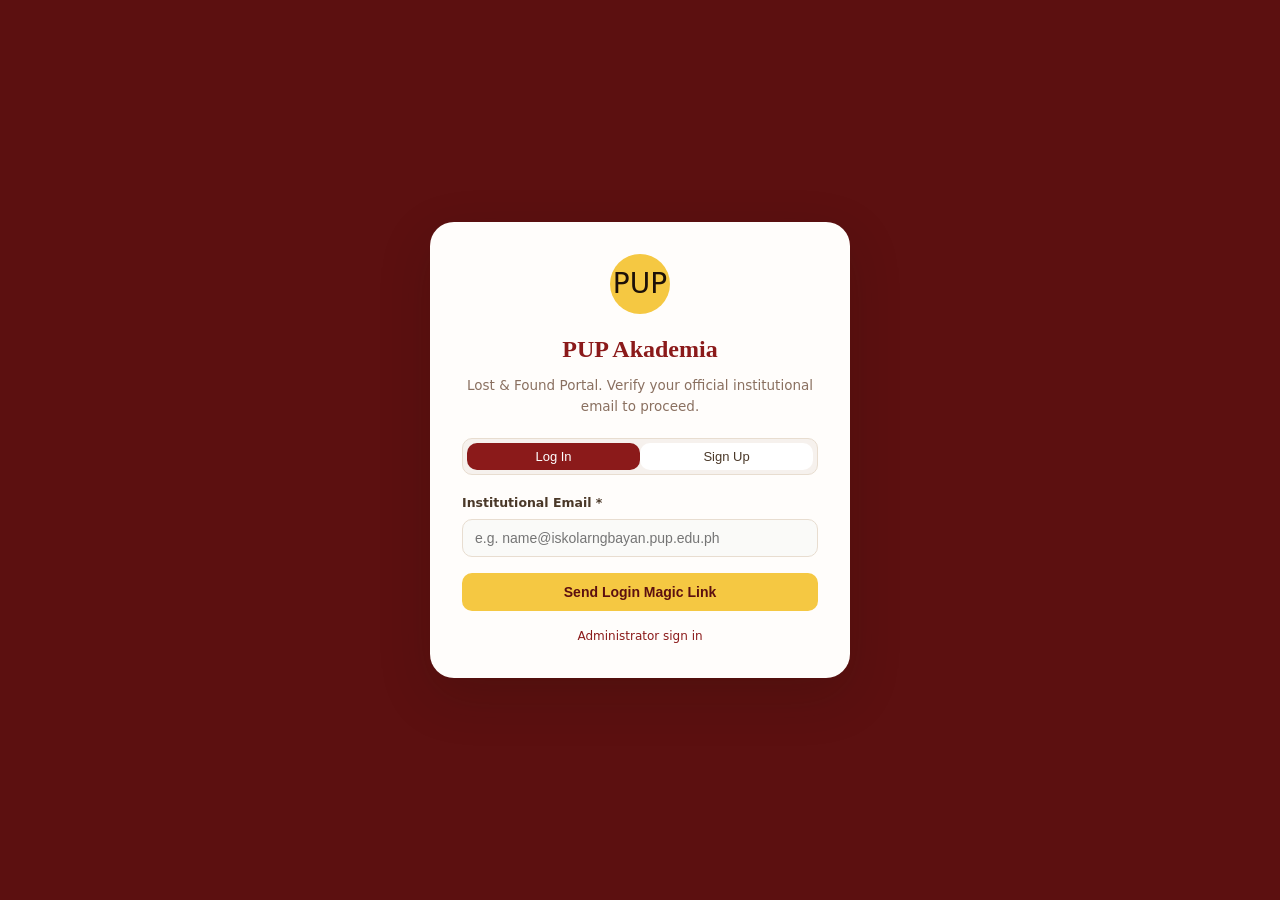
==== index.html @ cc15e98f "Initial commit with all files" ====
<!DOCTYPE html>
<html lang="en">
<head>
<meta charset="UTF-8"/>
<meta name="viewport" content="width=device-width,initial-scale=1,viewport-fit=cover"/>
<title>PUP Akademia — Lost &amp; Found</title>
<link rel="stylesheet" href="css/styles.css"/>
</head>
<body>
  <!-- AUTH MODAL (Login / Sign Up) -->
<!-- FULL-SCREEN AUTH GATE OVERLAY -->
<div id="auth-gate" style="position: fixed; inset: 0; background: var(--maroon-dk); z-index: 1000; display: flex; align-items: center; justify-content: center; padding: 20px;">
  <div style="background: var(--card); border-radius: var(--r-xl); padding: 32px; width: 100%; max-width: 420px; box-shadow: var(--shadow-float); text-align: center;">
    
    <div style="width: 60px; height: 60px; background: var(--gold-lt); border-radius: 50%; display: flex; align-items: center; justify-content: center; font-size: 28px; margin: 0 auto 16px;">
      PUP
    </div>
    
    <h2 style="font-family: 'DM Serif Display', Georgia, serif; font-size: 24px; color: var(--maroon); margin-bottom: 6px;">PUP Akademia</h2>
    <p style="font-size: 13.5px; color: var(--ink-3); margin-bottom: 20px;">Lost &amp; Found Portal. Verify your official institutional email to proceed.</p>

    <!-- TAB SWITCHER FOR LOGIN / SIGNUP -->
    <div style="display: flex; background: var(--surface); border: 1.5px solid var(--border); border-radius: var(--r); padding: 4px; margin-bottom: 18px;">
      <button type="button" id="tab-login" class="btn btn-sm" style="flex: 1; justify-content: center; background: var(--maroon); color: #fff;" onclick="window.switchAuthTab('login')">Log In</button>
      <button type="button" id="tab-signup" class="btn btn-sm btn-ghost" style="flex: 1; justify-content: center; border: none;" onclick="window.switchAuthTab('signup')">Sign Up</button>
    </div>

    <div class="field" style="text-align: left; margin-bottom: 16px;">
      <label id="auth-label-text">Institutional Email *</label>
      <input type="email" id="gate-email" placeholder="e.g. name@iskolarngbayan.pup.edu.ph" style="width: 100%;" />
    </div>

    <button class="btn btn-primary" style="width: 100%; justify-content: center; padding: 12px;" onclick="window.handleGateLogin()" id="auth-submit-btn">Send Login Magic Link</button>
    <a href="admin.html" style="display:block;margin-top:16px;font-size:12px;color:var(--maroon);text-decoration:none;">Administrator sign in</a>
  </div>
</div>

<div class="shell" id="app-shell" style="display: none;">
  <!-- SIDEBAR (Desktop) -->
  <aside class="sidebar">
    <div class="sidebar-brand">
      <div class="brand-seal"> PUP </div>
      <div class="brand-name">PUP Akademia</div>
      <div class="brand-sub">Lost &amp; Found System</div>
    </div>
    <!-- HOME. -->
    <nav class="sidebar-nav">
      <div class="nav-section-label">Menu</div>
      <button class="nav-item active" data-sec="home">
        <span class="nav-icon">🏠</span> Home
      </button>
      <button class="nav-item" data-sec="items">
        <span class="nav-icon">📋</span> Browse Items
        <span class="nav-badge" id="sb-badge">0</span>
      </button>
    
    <!-- PERSONAL / USER ACTION -->
      <div class="nav-section-label" style="margin-top: 16px;">Personal</div>
      <button class="nav-item" data-sec="my-reports">
        <span class="nav-icon">👤</span> My Reports
      </button>

      <div class="nav-section-label">Actions</div>
      <button class="nav-item" onclick="openReport()">
        <span class="nav-icon">➕</span> Report Item
      </button>
      <button class="nav-item" type="button" onclick="window.openFeedbackSheet()">
        <span class="nav-icon">💬</span> Report Feedback
      </button>
    </nav>
    <div class="sidebar-footer">
      <div class="fb-badge">
        <div class="fb-dot" id="fb-dot"></div>
        <span id="fb-lbl">Supabase ready</span>
      </div>
      <button class="logout-btn" type="button" id="logout-btn">Log out</button>
    </div>
  </aside>

  <!-- MOBILE TOPBAR -->
  <header class="topbar">
    <div class="topbar-brand">
      <div class="topbar-seal">PUP</div>
      <div class="topbar-name">PUP Akademia</div>
    </div>
    <button class="btn btn-primary btn-sm" onclick="openReport()">+ Report</button>
  </header>

  <!-- MAIN CONTENT AREA -->
  <main class="main">
    
    <!-- SECTION: HOME -->
    <section id="sec-home" class="section active">
      <div class="page-header">
        <h1>Campus Lost &amp; Found</h1>
        <p>A centralized platform for the Polytechnic University of the Philippines community to report and recover misplaced belongings.</p>
        <div class="page-header-actions">
          <button class="btn btn-primary" onclick="openReport()">Report Lost or Found Item</button>
          <button class="btn btn-ghost-on-maroon" onclick="goTo('items')">Browse All Items</button>
        </div>
      </div>
      <div class="page-body">
        <div id="announcement-banner" class="announcement-strip" role="status" aria-live="polite">
          <div class="announcement-tag">Announcement</div>
          <div class="announcement-copy">
            <strong>Lost and Found Week:</strong> Claim your items at the Student Center from 9:00 AM to 4:00 PM this Friday.
          </div>
        </div>

        <div class="home-grid">
          <div class="home-tile" onclick="goTo('items')">
            <div class="tile-icon red">🔴</div>
            <h3>Lost Reports</h3>
            <p>View items reported missing across campus grounds.</p>
            <div class="tile-stat" id="hs-lost"><span data-stat-count>0</span><span>active items</span></div>
          </div>
          <div class="home-tile" onclick="goTo('items')">
            <div class="tile-icon green">🟢</div>
            <h3>Found Items</h3>
            <p>Browse items turned in to offices or student councils.</p>
            <div class="tile-stat" id="hs-found"><span data-stat-count>0</span><span>items waiting</span></div>
          </div>
          <div class="home-tile" onclick="goTo('items')">
            <div class="tile-icon amber">⚠️</div>
            <h3>Open Reports</h3>
            <p>Total unresolved cases currently tracking.</p>
            <div class="tile-stat" id="hs-open"><span data-stat-count>0</span><span>open cases</span></div>
          </div>
          <div class="home-tile" onclick="goTo('items')">
            <div class="tile-icon purple">✨</div>
            <h3>Resolved</h3>
            <p>Successfully reunited items and owners.</p>
            <div class="tile-stat" id="hs-res"><span data-stat-count>0</span><span>resolved</span></div>
          </div>
        </div>

        <div class="home-two-col" style="margin-top:10px">
          <div>
            <div class="section-label">Quick Overview</div>
            <div class="home-tile quick-overview">
              <div class="overview-counts">
                <div class="overview-metric"><strong id="ht-open">0</strong><span>open reports</span></div>
                <div class="overview-metric"><strong id="ht-resolved">0</strong><span>resolved</span></div>
              </div>
              <p>Search current reports by category, location, or status.</p>
              <button class="btn btn-ghost btn-sm" type="button" onclick="goTo('items')">Browse items <span aria-hidden="true">→</span></button>
            </div>
          </div>
          <div>
            <div class="section-label">Recent Activity</div>
            <div class="recent-list" id="recent-list">
              <!-- Dynamically populated -->
            </div>
          </div>
        </div>
      </div>
    </section>

    <!-- SECTION: BROWSE ITEMS -->
    <section id="sec-items" class="section">
      <div class="page-header">
        <h1>Browse Items</h1>
        <p>Filter through all reported lost and found belongings on campus.</p>
        <div class="stat-strip">
          <div class="stat-pill"><span class="stat-pill-icon">📦</span><div><div class="stat-pill-val" id="lf-total">0</div><div class="stat-pill-lbl">Total</div></div></div>
          <div class="stat-pill"><span class="stat-pill-icon">🔴</span><div><div class="stat-pill-val" id="lf-lost">0</div><div class="stat-pill-lbl">Lost</div></div></div>
          <div class="stat-pill"><span class="stat-pill-icon">🟢</span><div><div class="stat-pill-val" id="lf-found">0</div><div class="stat-pill-lbl">Found</div></div></div>
          <div class="stat-pill"><span class="stat-pill-icon">✨</span><div><div class="stat-pill-val" id="lf-resolved">0</div><div class="stat-pill-lbl">Resolved</div></div></div>
        </div>
      </div>
      <div class="page-body">
        <div class="toolbar">
          <div class="search-box">
            <span class="search-icon">🔍</span>
            <input type="text" id="lf-search" placeholder="Search item title, location, description..."/>
          </div>
          <select id="status-filter" class="select-sm">
            <option value="">All Statuses</option>
            <option value="open">Open</option>
            <option value="claimed">Claimed</option>
            <option value="resolved">Resolved</option>
          </select>
          <select id="cat-filter" class="select-sm">
            <option value="">All Categories</option>
            <option value="Electronics">Electronics</option>
            <option value="Clothing & Accessories">Clothing & Accessories</option>
            <option value="ID / Cards">ID / Cards</option>
            <option value="Bag / Backpack">Bag / Backpack</option>
            <option value="Books / Notes">Books / Notes</option>
            <option value="Keys">Keys</option>
            <option value="Glasses">Glasses</option>
            <option value="Jewelry">Jewelry</option>
            <option value="Money / Wallet">Money / Wallet</option>
            <option value="Documents">Documents</option>
            <option value="Other">Other</option>
          </select>
          <div class="chip-group" id="type-chips">
            <div class="chip active" data-type="">All Types</div>
            <div class="chip" data-type="lost">Lost</div>
            <div class="chip" data-type="found">Found</div>
          </div>
        </div>

        <div class="cards-grid" id="items-grid">
          <div class="loading">
            <div class="spinner"></div>
            <p>Loading items feed...</p>
          </div>
        </div>
      </div>
    </section>

    <!-- SECTION: MY REPORTS -->
    <section id="sec-my-reports" class="section">
      <div class="page-header">
        <h1>My Reports</h1>
        <p>Track the reports you submitted and update their status.</p>
      </div>
      <div class="page-body">
        <div class="cards-grid" id="my-reports-grid">
          <div class="loading">
            <div class="spinner"></div>
            <p>Loading your reports...</p>
          </div>
        </div>
      </div>
    </section>

  </main>
</div>

<!-- MOBILE BOTTOM NAVIGATION -->
<nav class="mobile-nav">
  <button class="mob-btn active" data-sec="home"><span class="mn-icon">🏠</span>Home</button>
  <button class="mob-btn" data-sec="items"><span class="mn-icon">📋</span>Browse</button>
  <button class="mob-btn" onclick="openReport()"><span class="mn-icon">➕</span>Report</button>
  <button class="mob-btn" data-sec="my-reports"><span class="mn-icon">👤</span>My Reports</button>
  <button class="mob-btn" type="button" onclick="window.openFeedbackSheet()"><span class="mn-icon">💬</span>Feedback</button>
</nav>

<!-- REPORT MODAL OVERLAY -->
<div class="overlay" id="report-overlay">
  <div class="modal">
    <div class="modal-head">
      <h2>Report Lost or Found Item</h2>
      <button class="modal-close" onclick="closeModal('report-overlay')">&times;</button>
    </div>
    <div class="modal-body">
      <div class="field" style="margin-bottom:16px">
        <label>Report Type</label>
        <div class="type-toggle">
          <button type="button" class="type-opt sel-lost" id="t-lost" onclick="setFType('lost')">🔴 I Lost Something</button>
          <button type="button" class="type-opt" id="t-found" onclick="setFType('found')">🟢 I Found Something</button>
        </div>
      </div>
      <div class="form-grid">
        <div class="field full">
          <label>Item Title <span class="req">*</span></label>
          <input type="text" id="f-title" placeholder="e.g. Student ID - CCS or Black Umbrella"/>
        </div>
        <div class="field">
          <label>Category <span class="req">*</span></label>
          <select id="f-cat">
            <option value="Electronics">Electronics</option>
            <option value="Clothing & Accessories">Clothing & Accessories</option>
            <option value="ID / Cards">ID / Cards</option>
            <option value="Bag / Backpack">Bag / Backpack</option>
            <option value="Books / Notes">Books / Notes</option>
            <option value="Keys">Keys</option>
            <option value="Glasses">Glasses</option>
            <option value="Jewelry">Jewelry</option>
            <option value="Money / Wallet">Money / Wallet</option>
            <option value="Documents">Documents</option>
            <option value="Other">Other</option>
          </select>
        </div>
        <div class="field">
          <label for="f-campus">PUP Campus <span class="req">*</span></label>
          <select id="f-campus" required>
            <option value="">Select campus</option>
            <optgroup label="Metro Manila">
              <option value="A. Mabini Main Campus (Sta. Mesa, Manila)">A. Mabini Main Campus (Sta. Mesa, Manila)</option>
              <option value="NDC Compound (Sta. Mesa, Manila)">NDC Compound (Sta. Mesa, Manila)</option>
              <option value="M.H. Del Pilar Campus (Sta. Mesa, Manila)">M.H. Del Pilar Campus (Sta. Mesa, Manila)</option>
              <option value="S.H. Loyola Campus (Manila)">S.H. Loyola Campus (Manila)</option>
              <option value="Taguig City Campus">Taguig City Campus</option>
              <option value="Quezon City Campus">Quezon City Campus</option>
              <option value="San Juan City Campus">San Juan City Campus</option>
              <option value="Paranaque City Campus">Paranaque City Campus</option>
              <option value="Caloocan City Campus">Caloocan City Campus</option>
            </optgroup>
            <optgroup label="Central Luzon">
              <option value="Bataan Campus">Bataan Campus</option>
              <option value="Sta. Maria, Bulacan Campus">Sta. Maria, Bulacan Campus</option>
              <option value="Pulilan, Bulacan Campus">Pulilan, Bulacan Campus</option>
              <option value="Cabiao, Nueva Ecija Campus">Cabiao, Nueva Ecija Campus</option>
            </optgroup>
            <optgroup label="South Luzon">
              <option value="Lopez, Quezon Campus">Lopez, Quezon Campus</option>
              <option value="Mulanay, Quezon Campus">Mulanay, Quezon Campus</option>
              <option value="General Luna, Quezon Campus">General Luna, Quezon Campus</option>
              <option value="Unisan, Quezon Campus">Unisan, Quezon Campus</option>
              <option value="Ragay, Camarines Sur Campus">Ragay, Camarines Sur Campus</option>
              <option value="Sto. Tomas, Batangas Campus">Sto. Tomas, Batangas Campus</option>
              <option value="Maragondon, Cavite Campus">Maragondon, Cavite Campus</option>
              <option value="Alfonso, Cavite Campus">Alfonso, Cavite Campus</option>
              <option value="Binan, Laguna Campus">Binan, Laguna Campus</option>
              <option value="San Pedro, Laguna Campus">San Pedro, Laguna Campus</option>
              <option value="Sta. Rosa, Laguna Campus">Sta. Rosa, Laguna Campus</option>
              <option value="Calauan, Laguna Campus">Calauan, Laguna Campus</option>
              <option value="Pakil, Laguna Campus">Pakil, Laguna Campus</option>
            </optgroup>
            <optgroup label="MIMAROPA">
              <option value="Bansud, Oriental Mindoro Campus">Bansud, Oriental Mindoro Campus</option>
              <option value="Sablayan, Occidental Mindoro Campus">Sablayan, Occidental Mindoro Campus</option>
            </optgroup>
          </select>
        </div>
        <div class="field">
          <label for="f-loc">Specific Location <span class="req">*</span></label>
          <input type="text" id="f-loc" placeholder="e.g. Main Library, 3rd Floor" required />
        </div>
        <div class="field full">
          <label>Description <span class="req">*</span></label>
          <textarea id="f-desc" placeholder="Provide distinct features, color, brand, or stickers..."></textarea>
        </div>
        <div class="field">
          <label>Your Name <span class="req">*</span></label>
          <input type="text" id="f-name" placeholder="Full Name"/>
        </div>
        <div class="field">
          <label>Contact Info (Email / Phone) <span class="req">*</span></label>
          <input type="text" id="f-contact" placeholder="e.g. maria@pup.edu.ph"/>
        </div>
        <div class="field">
          <label for="f-dept">Department / College (optional)</label>
          <select id="f-dept">
            <option value="">Select college or unit</option>
            <option value="College of Accountancy and Finance (CAF)">College of Accountancy and Finance (CAF)</option>
            <option value="College of Architecture, Design and the Built Environment (CADBE)">College of Architecture, Design and the Built Environment (CADBE)</option>
            <option value="College of Arts and Letters (CAL)">College of Arts and Letters (CAL)</option>
            <option value="College of Business Administration (CBA)">College of Business Administration (CBA)</option>
            <option value="College of Communication (COC)">College of Communication (COC)</option>
            <option value="College of Computer and Information Sciences (CCIS)">College of Computer and Information Sciences (CCIS)</option>
            <option value="College of Education (COED)">College of Education (COED)</option>
            <option value="College of Engineering (CE)">College of Engineering (CE)</option>
            <option value="College of Human Kinetics (CHK)">College of Human Kinetics (CHK)</option>
            <option value="College of Law (CL)">College of Law (CL)</option>
            <option value="College of Political Science and Public Administration (CPSPA)">College of Political Science and Public Administration (CPSPA)</option>
            <option value="College of Social Sciences and Development (CSSD)">College of Social Sciences and Development (CSSD)</option>
            <option value="College of Science (CS)">College of Science (CS)</option>
            <option value="College of Tourism, Hospitality and Transportation Management (CTHTM)">College of Tourism, Hospitality and Transportation Management (CTHTM)</option>
            <option value="Institute of Technology (ITECH)">Institute of Technology (ITECH)</option>
            <option value="Open University System (OUS)">Open University System (OUS)</option>
            <option value="Senior High School (SHS)">Senior High School (SHS)</option>
            <option value="Laboratory High School (LHS)">Laboratory High School (LHS)</option>
            <option value="University Office / Personnel">University Office / Personnel</option>
            <option value="Other">Other</option>
          </select>
        </div>
        <div class="field">
          <label>Attach Image</label>
          <input type="file" id="f-img-file" accept="image/*"/>
        </div>
      </div>
      <div class="form-actions">
        <button class="btn btn-ghost" onclick="closeModal('report-overlay')">Cancel</button>
        <button class="btn btn-primary" id="submit-btn" onclick="submitReport()">Submit Report</button>
      </div>
    </div>
  </div>
</div>

<!-- CLAIM ITEM MODAL OVERLAY -->
<div id="claim-modal-overlay" class="modal-overlay" style="display: none;">
  <div class="modal-card">
    <div class="modal-header">
      <h2>Submit Item Claim</h2>
      <button class="close-btn" onclick="window.closeModal('claim-modal-overlay')">&times;</button>
    </div>
    <div class="modal-body">
      <form id="claim-form" onsubmit="window.submitClaim(event)">
        <input type="hidden" id="claim-item-id" />
        
        <div class="form-group">
          <label>Full Name *</label>
          <input type="text" id="c-name" class="form-control" placeholder="e.g., Juan Dela Cruz" required />
        </div>

        <div class="form-group">
          <label>PUP Institutional Email or Mobile *</label>
          <input type="text" id="c-contact" class="form-control" placeholder="e.g., 2023-12345-MN-0@iskolarngbayan.pup.edu.ph" required />
        </div>

        <div class="form-group">
          <label>Proof of Ownership / Secret Details *</label>
          <textarea id="c-proof" class="form-control" rows="3" placeholder="Describe a unique sticker, wallpaper, scratch, or exact content inside the item to prove it is yours." required></textarea>
        </div>

        <div class="form-actions">
          <button type="button" class="btn btn-ghost" onclick="window.closeModal('claim-modal-overlay')">Cancel</button>
          <button type="submit" class="btn btn-primary" id="claim-submit-btn">Submit Claim</button>
        </div>
      </form>
    </div>
  </div>
</div>

<!-- OWNER MATCH ADMIN REVIEW MODAL -->
<div class="overlay" id="owner-match-overlay" style="display:none;">
  <div class="modal">
    <div class="modal-head">
      <h2>Owner Match Review</h2>
      <button class="modal-close" onclick="window.closeModal('owner-match-overlay')">&times;</button>
    </div>
    <div class="modal-body">
      <form onsubmit="window.submitOwnerMatch(event)">
        <input type="hidden" id="owner-match-item-id" />

        <div class="field" style="margin-bottom:16px;">
          <label>Likely owner name</label>
          <input type="text" id="owner-match-name" placeholder="e.g. Maria Santos" required />
        </div>

        <div class="field" style="margin-bottom:16px;">
          <label>How do you know it is theirs?</label>
          <textarea id="owner-match-proof" rows="4" placeholder="Name on a case, student ID details, sticker, exact serial, or other identifying clue." required></textarea>
        </div>

        <div class="field" style="margin-bottom:16px;">
          <label>Evidence photo</label>
          <input type="file" id="owner-match-image" accept="image/*" />
        </div>

        <div class="field" style="margin-bottom:16px;">
          <label>Your contact</label>
          <input type="text" id="owner-match-contact" placeholder="e.g. founder@pup.edu.ph" required />
        </div>

        <div class="form-actions">
          <button type="button" class="btn btn-ghost" onclick="window.closeModal('owner-match-overlay')">Cancel</button>
          <button type="submit" class="btn btn-primary">Send to Admin</button>
        </div>
      </form>
    </div>
  </div>
</div>

<!-- FEEDBACK SHEET -->
<div class="overlay" id="feedback-overlay" style="display:none;">
  <div class="modal feedback-modal">
    <div class="modal-head">
      <h2>Share Feedback</h2>
      <button class="modal-close" type="button" onclick="window.closeModal('feedback-overlay')">&times;</button>
    </div>
    <div class="modal-body">
      <div id="feedback-topic-step">
        <p class="feedback-question">What would you like to report?</p>
        <div class="feedback-topics">
          <label class="feedback-topic">
            <input type="radio" name="feedback-topic" value="website" />
            <span><strong>Website problem or suggestion</strong><small>Tell us what is not working or how we could improve the site.</small></span>
          </label>
          <label class="feedback-topic">
            <input type="radio" name="feedback-topic" value="item" />
            <span><strong>I need help with an item claim</strong><small>The poster has not replied. Ask an admin to follow up.</small></span>
          </label>
          <label class="feedback-topic">
            <input type="radio" name="feedback-topic" value="announcement" />
            <span><strong>Problem with an announcement</strong><small>Report information that is incorrect or out of date.</small></span>
          </label>
        </div>
        <div class="form-actions">
          <button class="btn btn-ghost" type="button" onclick="window.closeModal('feedback-overlay')">Cancel</button>
          <button class="btn btn-primary" type="button" onclick="window.continueFeedback()">Continue</button>
        </div>
      </div>
      <form id="feedback-message-step" class="hidden" onsubmit="window.submitFeedback(event)">
        <p class="feedback-question" id="feedback-message-prompt">Tell us more</p>
        <div class="field hidden" id="feedback-item-field">
          <label for="feedback-item-select">Which item are you trying to claim?</label>
          <select id="feedback-item-select"></select>
        </div>
        <div class="field" style="margin-top:14px;">
          <label for="feedback-message" id="feedback-message-label">Details</label>
          <textarea id="feedback-message" rows="5" placeholder="Include details that will help us understand the issue." required></textarea>
        </div>
        <div class="field hidden" id="feedback-item-evidence-field">
          <label for="feedback-item-evidence">Optional photo evidence</label>
          <input id="feedback-item-evidence" name="evidence-image" type="file" accept="image/jpeg,image/png,image/webp,image/gif" aria-describedby="feedback-evidence-hint" />
          <small id="feedback-evidence-hint">One image, up to 5 MB. Only admins can view claim evidence.</small>
        </div>
        <div class="field hidden" id="feedback-report-evidence-field">
          <label for="feedback-report-evidence">Optional screenshot</label>
          <input id="feedback-report-evidence" name="feedback-evidence-image" type="file" accept="image/jpeg,image/png,image/webp,image/gif" aria-describedby="feedback-report-evidence-hint" />
          <small id="feedback-report-evidence-hint">One image, up to 5 MB. Only admins can view this screenshot.</small>
        </div>
        <div class="form-actions">
          <button class="btn btn-ghost" type="button" onclick="window.backToFeedbackTopics()">Back</button>
          <button class="btn btn-primary" id="feedback-submit-btn" type="submit">Send feedback</button>
        </div>
      </form>
    </div>
  </div>
</div>

<!-- DETAIL MODAL OVERLAY -->
<div class="overlay" id="detail-overlay">
  <div class="modal">
    <div class="modal-head">
      <h2 id="det-title">Item Details</h2>
      <button class="modal-close" onclick="closeModal('detail-overlay')">&times;</button>
    </div>
    <div class="modal-body" id="det-body">
      <!-- Dynamically filled -->
    </div>
  </div>
</div>

<!-- CONFIG / SETUP MODAL (For demo or live credentials) -->
<div class="overlay" id="fb-dialog" style="display:flex">
  <div class="modal" style="max-width:440px">
    <div class="modal-head">
      <h2>Welcome to ISKOFINDS</h2>
    </div>
    <div class="modal-body">
      <div class="config-banner" style="margin-bottom:16px">
        <div>
          <h4>Choose Mode</h4>
          <p>You can instantly test the app in local demo mode, or connect your Supabase credentials.</p>
        </div>
      </div>
      <div style="display:flex;flex-direction:column;gap:10px">
        <button id="start-demo-mode" class="btn btn-primary" style="width:100%;justify-content:center;padding:12px" type="button" onclick="window.startDemo()">Start in demo mode</button>
        <p>For a live deployment, configure the Supabase URL and public anon key in <code>js/supabase-config.js</code>, then reload this page.</p>
      </div>
    </div>
  </div>
</div>

<!-- TOAST NOTIFICATION CONTAINER -->
<div id="toast" class="toast"></div>

<!-- JS - SUPABASE -->
<script type="module" src="./js/supabase-config.js">
        console.log("Supabase initialized successfully")
</script>

<!-- JS - order matters because of shared state -->
<script type="module">
    import './js/utils.js';
    import './js/supabase-config.js';
    import './js/items.js';
    import './js/ui.js';
    import './js/app.js';
</script>

</div>

</body>
</html>
---- css/styles.css ----
/* ── TOKENS ── */
:root{
  --maroon:#8B1A1A;    --maroon-dk:#5C1010;  --maroon-lt:#B22222;
  --maroon-ghost:#F9EDED; --maroon-soft:#A93333;
  --gold:#C9910B;      --gold-lt:#F5C842;    --gold-pale:#FDF6DC;
  --ink:#1C1008;       --ink-2:#4A3828;      --ink-3:#8A7060;
  --surface:#F6F1ED;   --card:#fffdfb;
  --border:#E8DDD0;    --border-lt:#F0EAE0;
  --green:#15803D;     --green-bg:#DCFCE7;
  --red:#991B1B;       --red-bg:#FEE2E2;
  --blue:#1D4ED8;      --blue-bg:#DBEAFE;
  --amber:#92400E;     --amber-bg:#FEF3C7;
  --r-sm:6px; --r:10px; --r-lg:16px; --r-xl:24px;
  --shadow-card:0 1px 4px rgba(28,16,8,.06),0 10px 28px rgba(90,42,26,.08);
  --shadow-float:0 18px 52px rgba(28,16,8,.18);
  --t:.18s cubic-bezier(.4,0,.2,1);
}

/* ── RESET ── */
*,*::before,*::after{box-sizing:border-box;margin:0;padding:0}
html{scroll-behavior:smooth;-webkit-text-size-adjust:100%}
body{
  font-family:'DM Sans',system-ui,sans-serif;
  background:
    radial-gradient(circle at top left, rgba(245,200,66,.18), transparent 20%),
    radial-gradient(circle at bottom right, rgba(139,26,26,.10), transparent 24%),
    linear-gradient(180deg, #f8f2ee 0%, #f3eee9 100%);
  color:var(--ink);
  min-height:100vh; font-size:15px; line-height:1.6; overflow-x:hidden;
}

/* ── AUTH GATE ── */
.auth-gate{
  position:fixed; inset:0; z-index:400;
  display:flex; align-items:center; justify-content:center;
  background:linear-gradient(135deg, rgba(92,16,16,.96), rgba(139,26,26,.9));
  padding:20px;
}
.auth-gate.hidden{display:none}
.auth-gate-panel{
  width:min(100%, 420px); background:rgba(255,255,255,.94);
  border-radius:22px; box-shadow:0 24px 64px rgba(28,16,8,.25);
  padding:28px 24px 22px; border:1px solid rgba(255,255,255,.3);
}
.auth-brand{display:flex;align-items:center;gap:14px;margin-bottom:18px}
.brand-seal--auth{
  width:52px; height:52px; font-size:24px; margin:0;
  background:linear-gradient(160deg,var(--gold-lt),#f7d66b); color:var(--maroon-dk);
}
.auth-title{font-family:'DM Serif Display',Georgia,serif;font-size:30px;color:var(--maroon-dk);line-height:1}
.auth-subtitle{font-size:12px; letter-spacing:.08em; text-transform:uppercase; color:var(--ink-3); margin-top:4px}
.auth-tabs{display:grid;grid-template-columns:1fr 1fr;gap:8px;margin:18px 0 16px}
.auth-tab{
  border:1px solid var(--border); background:#fff; color:var(--ink-2);
  border-radius:10px; padding:10px 12px; font-weight:600; cursor:pointer;
}
.auth-tab.active{background:var(--maroon); color:#fff; border-color:var(--maroon)}
.auth-form{display:flex;flex-direction:column;gap:14px}
.auth-field{display:flex;flex-direction:column;gap:6px}
.auth-field label{font-size:12px;font-weight:600;color:var(--ink-2)}
.auth-field input{
  width:100%; padding:12px 14px; border:1.5px solid var(--border); border-radius:10px;
  font-size:14px; background:#fff; color:var(--ink);
}
.auth-field input:focus{outline:none;border-color:var(--maroon);box-shadow:0 0 0 3px rgba(139,26,26,.08)}
.auth-submit{width:100%;justify-content:center;padding:12px 16px}
.auth-hint{margin-top:14px; text-align:center; font-size:12px; color:var(--ink-3)}
.hidden{display:none !important}

/* ── LAYOUT SHELL ── */
.shell{display:flex;min-height:100vh}

/* ── SIDEBAR ── */
.sidebar{
  width:232px; flex-shrink:0;
  background:linear-gradient(180deg, #5a1010 0%, #3f0a0a 100%);
  display:flex; flex-direction:column;
  position:sticky; top:0; height:100vh;
  overflow-y:auto; z-index:40;
  box-shadow:inset -1px 0 0 rgba(255,255,255,.04), 12px 0 26px rgba(32,12,12,.16);
  border-right:1px solid rgba(255,255,255,.06);
}
.sidebar-brand{padding:28px 20px 20px;border-bottom:1px solid rgba(255,255,255,.08)}
.brand-seal{
  width:44px; height:44px;
  background:var(--gold-lt); border-radius:50%;
  display:flex; align-items:center; justify-content:center;
  font-size:22px; margin-bottom:10px;
}
.brand-name{font-family:'DM Serif Display',Georgia,serif;font-size:17px;color:#fff;line-height:1.2}
.brand-sub{font-size:10.5px;color:rgba(255,255,255,.5);letter-spacing:.04em;margin-top:2px}
.sidebar-nav{flex:1;padding:16px 12px;display:flex;flex-direction:column;gap:2px}
.nav-section-label{
  font-size:10px; color:rgba(255,255,255,.35);
  letter-spacing:.1em; padding:16px 8px 6px;
  text-transform:uppercase;
}
.nav-item{
  display:flex; align-items:center; gap:10px;
  padding:10px 12px; border-radius:var(--r);
  color:rgba(255,255,255,.65); font-size:14px; font-weight:500;
  cursor:pointer; border:none; background:transparent;
  width:100%; text-align:left;
  transition:background var(--t),color var(--t), transform var(--t), box-shadow var(--t);
}
.nav-item:hover{background:rgba(255,255,255,.08);color:#fff; transform:translateX(2px)}
.nav-item.active{background:linear-gradient(135deg, rgba(245,200,66,.22), rgba(255,255,255,.10)); color:#fff; box-shadow:inset 0 0 0 1px rgba(255,255,255,.08)}
.nav-icon{font-size:17px;opacity:.7;flex-shrink:0}
.nav-badge{
  margin-left:auto;
  background:var(--gold-lt); color:var(--maroon-dk);
  font-size:10px; font-weight:700;
  padding:2px 7px; border-radius:99px;
  min-width:20px; text-align:center;
}
.sidebar-footer{padding:16px 20px;border-top:1px solid rgba(255,255,255,.08); display:flex; flex-direction:column; gap:10px;}
.fb-badge{display:flex;align-items:center;gap:7px;font-size:11px;color:rgba(255,255,255,.4)}
.fb-dot{
  width:7px; height:7px; border-radius:50%;
  background:#FFCA28; box-shadow:0 0 6px #FFCA28; flex-shrink:0;
}
.logout-btn{
  width:100%; border:none; border-radius:10px; padding:9px 12px;
  background:rgba(255,255,255,.08); color:#fff; font-weight:600; cursor:pointer;
}
.logout-btn:hover{background:rgba(255,255,255,.14)}

/* ── MAIN AREA ── */
.main{flex:1;display:flex;flex-direction:column;min-width:0}
.topbar{display:none}  /* mobile only — shown via media query */

/* ── SECTIONS (tab switching) ── */
.section{display:none;flex-direction:column;flex:1}
.section.active{display:flex}

/* ── PAGE HEADER ── */
.page-header{
  background:
    radial-gradient(circle at top left, rgba(255,255,255,.18), transparent 26%),
    linear-gradient(115deg, #4b0d0d 0%, #7b1717 42%, #a11d1d 100%);
  padding:32px 32px 36px;
  position:relative; overflow:hidden;
  box-shadow:inset 0 1px 0 rgba(255,255,255,.08), 0 14px 30px rgba(84,16,16,.2);
}
.page-header::before{
  content:'PUP';
  position:absolute; right:-10px; top:-20px;
  font-family:'DM Serif Display',Georgia,serif;
  font-size:120px; color:rgba(255,255,255,.04);
  pointer-events:none; line-height:1;
}
.page-header::after{
  content:'';
  position:absolute; right:12%; top:26%; width:260px; height:260px;
  border-radius:50%; background:rgba(245,200,66,.08); filter:blur(10px);
  pointer-events:none;
}
.page-header h1{
  font-family:'DM Serif Display',Georgia,serif;
  font-size:clamp(22px,3vw,30px);
  color:#fff; font-weight:400; margin-bottom:4px;
}
.page-header p{color:rgba(255,255,255,.6);font-size:14px;max-width:480px}
.page-header-actions{margin-top:20px;display:flex;gap:10px;flex-wrap:wrap}

/* stat pills inside header */
.stat-strip{display:flex;gap:14px;margin-top:22px;flex-wrap:wrap}
.stat-pill{
  display:flex; align-items:center; gap:8px;
  background:rgba(255,255,255,.1);
  border:1px solid rgba(255,255,255,.15);
  border-radius:99px; padding:6px 14px 6px 8px;
}
.stat-pill-icon{font-size:15px}
.stat-pill-val{
  font-family:'DM Serif Display',Georgia,serif;
  font-size:18px; color:var(--gold-lt); line-height:1;
}
.stat-pill-lbl{font-size:11px;color:rgba(255,255,255,.55)}

/* ── PAGE BODY ── */
.page-body{padding:24px 28px;flex:1;display:flex;flex-direction:column;gap:20px}

.announcement-strip{
  display:flex; align-items:center; gap:14px;
  background:linear-gradient(135deg, rgba(245,200,66,.14), rgba(255,255,255,.92));
  border:1.5px solid rgba(201,145,11,.24);
  border-radius:var(--r-lg);
  padding:14px 18px;
  box-shadow:0 10px 20px rgba(89,52,20,.06);
}
.announcement-tag{
  flex-shrink:0;
  display:inline-flex; align-items:center; justify-content:center;
  padding:6px 10px; border-radius:999px;
  background:var(--gold-lt); color:var(--maroon-dk);
  font-size:11px; font-weight:700; letter-spacing:.06em; text-transform:uppercase;
}
.announcement-copy{
  flex:1; min-width:0; color:var(--ink-2); font-size:14px; line-height:1.5;
}
.announcement-copy strong{color:var(--maroon-dk)}

.admin-queue{
  display:flex; flex-direction:column; gap:10px; margin-top:4px;
}
.admin-queue-item{
  display:flex; align-items:flex-start; justify-content:space-between; gap:12px;
  background:rgba(255,255,255,.7); border:1px solid rgba(139,26,26,.12);
  border-radius:var(--r); padding:12px 14px; box-shadow:0 6px 16px rgba(38,16,16,.04);
}
.admin-queue-title{font-weight:700; color:var(--maroon-dk); margin-bottom:4px}
.admin-queue-body{font-size:12.5px; color:var(--ink-3); line-height:1.5}

/* ── BUTTONS ── */
.btn{
  display:inline-flex; align-items:center; gap:7px;
  padding:10px 20px; border-radius:var(--r);
  font-family:'DM Sans',sans-serif; font-size:14px; font-weight:500;
  cursor:pointer; border:none;
  transition:all var(--t); text-decoration:none; white-space:nowrap; line-height:1;
}
.btn-primary{background:var(--gold-lt);color:var(--maroon-dk);font-weight:600}
.btn-primary:hover{background:#ffd000;box-shadow:0 2px 8px rgba(245,200,66,.4)}
.btn-ghost{background:#fff;color:var(--ink-2);border:1.5px solid var(--border)}
.btn-ghost:hover{border-color:var(--maroon);color:var(--maroon)}
.btn-ghost-on-maroon{background:transparent;color:#fff;border:1.5px solid rgba(255,255,255,.45)}
.btn-ghost-on-maroon:hover{background:rgba(255,255,255,.1);border-color:#fff;color:#fff}
.btn-maroon{background:var(--maroon);color:#fff}
.btn-maroon:hover{background:var(--maroon-dk)}
.btn-danger{background:var(--red-bg);color:var(--red);border:1.5px solid #FECACA}
.btn-danger:hover{background:#FEE2E2}
.btn-sm{padding:7px 14px;font-size:13px}

/* ── TOOLBAR (search + filters) ── */
.toolbar{
  display:flex; gap:10px; align-items:center; flex-wrap:wrap;
  background:linear-gradient(180deg, rgba(255,253,251,.96), rgba(244,239,234,.95));
  border:1.5px solid rgba(139,26,26,.08);
  border-radius:var(--r-lg); padding:12px 16px;
  box-shadow:0 8px 20px rgba(66,35,26,.04);
}
.search-box{position:relative;flex:1;min-width:180px}
.search-box input{
  width:100%; padding:9px 12px 9px 36px;
  border:1.5px solid var(--border); border-radius:var(--r);
  font-family:'DM Sans',sans-serif; font-size:14px;
  color:var(--ink); background:#FAFAF8;
  transition:border-color var(--t);
}
.search-box input:focus{outline:none;border-color:var(--maroon);background:#fff}
.search-box input::placeholder{color:var(--ink-3)}
.search-icon{
  position:absolute; left:11px; top:50%; transform:translateY(-50%);
  color:var(--ink-3); font-size:14px; pointer-events:none;
}
.chip-group{display:flex;gap:4px;flex-wrap:wrap}
.chip{
  padding:6px 13px; border-radius:99px;
  font-size:13px; font-weight:500; cursor:pointer;
  border:1.5px solid var(--border); background:#fff; color:var(--ink-2);
  transition:all var(--t); white-space:nowrap;
}
.chip:hover{border-color:var(--maroon);color:var(--maroon)}
.chip.active{background:var(--maroon);color:#fff;border-color:var(--maroon)}
.select-sm{
  padding:7px 10px; border:1.5px solid var(--border); border-radius:var(--r);
  font-family:'DM Sans',sans-serif; font-size:13px;
  color:var(--ink); background:#fff; cursor:pointer;
}

/* ── ITEM CARDS GRID ── */
.cards-grid{display:grid;grid-template-columns:repeat(auto-fill,minmax(285px,1fr));gap:16px}
.item-card{
  background:linear-gradient(180deg, rgba(255,255,255,.96) 0%, rgba(251,247,245,.98) 100%);
  border:1.5px solid var(--border-lt);
  border-radius:var(--r-lg); overflow:hidden;
  box-shadow:var(--shadow-card);
  transition:transform var(--t),box-shadow var(--t),border-color var(--t);
  display:flex; flex-direction:column; cursor:pointer;
  position:relative;
}
.item-card::before{
  content:'';
  position:absolute; inset:0 0 auto 0; height:3px;
  background:linear-gradient(90deg, var(--maroon), var(--gold-lt), transparent 92%);
  opacity:.8;
}
.item-card:hover{transform:translateY(-4px);box-shadow:0 14px 28px rgba(84,16,16,.10);border-color:rgba(139,26,26,.18)}
.card-thumb{
  height:130px;
  background:linear-gradient(135deg,#f8efd8 0%,#f0d9ac 45%,#efeadf 100%);
  display:flex; align-items:center; justify-content:center;
  font-size:52px; position:relative;
  border-bottom:1px solid var(--border-lt); overflow:hidden;
}
.card-thumb img{width:100%;height:100%;object-fit:cover;position:absolute;inset:0}
.card-thumb-emoji{position:relative;z-index:1}
.type-tag{
  position:absolute; top:10px; left:10px;
  padding:4px 9px; border-radius:99px;
  font-size:11px; font-weight:600; letter-spacing:.02em;
  backdrop-filter:blur(6px);
}
.type-lost{background:rgba(254,226,226,.9);color:#991B1B;border:1px solid #FECACA}
.type-found{background:rgba(220,252,231,.9);color:#15803D;border:1px solid #A7F3D0}
.status-tag{position:absolute;top:10px;right:10px;padding:3px 8px;border-radius:99px;font-size:10.5px;font-weight:500}
.status-open{background:var(--amber-bg);color:var(--amber)}
.status-claimed{background:var(--blue-bg);color:var(--blue)}
.status-resolved{background:var(--green-bg);color:var(--green)}
.card-body{padding:14px 16px;flex:1;display:flex;flex-direction:column;gap:5px}
.card-cat{font-size:10.5px;font-weight:600;color:var(--gold);letter-spacing:.06em}
.card-title{font-family:'DM Serif Display',Georgia,serif;font-size:15px;font-weight:400;color:var(--ink);line-height:1.3}
.card-desc{
  font-size:12.5px; color:var(--ink-3); line-height:1.5;
  display:-webkit-box; -webkit-line-clamp:2;
  -webkit-box-orient:vertical; overflow:hidden;
}
.card-meta{margin-top:6px;display:flex;flex-direction:column;gap:3px}
.meta-line{display:flex;align-items:center;gap:5px;font-size:12px;color:var(--ink-2)}
.meta-line span:first-child{font-size:13px;flex-shrink:0}
.card-foot{
  padding:10px 16px; border-top:1px solid var(--border-lt);
  display:flex; align-items:center; justify-content:space-between;
}
.card-reporter{font-size:12px;color:var(--ink-3)}

/* empty / loading states */
.empty{text-align:center;padding:64px 24px;grid-column:1/-1}
.empty-icon{font-size:52px;opacity:.35;margin-bottom:12px}
.empty h3{font-family:'DM Serif Display',Georgia,serif;font-size:20px;font-weight:400;color:var(--ink-2);margin-bottom:6px}
.empty p{font-size:14px;color:var(--ink-3);max-width:320px;margin:0 auto}
.loading{text-align:center;padding:64px;grid-column:1/-1}
.spinner{
  width:36px; height:36px; margin:0 auto 14px;
  border:3px solid var(--border); border-top-color:var(--maroon);
  border-radius:50%; animation:spin .7s linear infinite;
}
@keyframes spin{to{transform:rotate(360deg)}}
.loading p{font-size:14px;color:var(--ink-3)}

/* ── MODAL OVERLAY ── */
.overlay{
  position:fixed; inset:0;
  background:rgba(28,16,8,.55); backdrop-filter:blur(5px);
  z-index:200; display:flex; align-items:center; justify-content:center;
  padding:20px; opacity:0; pointer-events:none; transition:opacity .2s;
}
.overlay.open{opacity:1;pointer-events:all}
.modal{
  background:var(--card); border-radius:var(--r-xl);
  width:100%; max-width:560px; max-height:90vh; overflow-y:auto;
  box-shadow:var(--shadow-float);
  transform:translateY(14px) scale(.98);
  transition:transform .22s cubic-bezier(.4,0,.2,1);
}
.overlay.open .modal{transform:translateY(0) scale(1)}
.modal-head{
  display:flex; align-items:center; justify-content:space-between;
  padding:20px 24px 16px; border-bottom:1px solid var(--border-lt);
  position:sticky; top:0; background:var(--card); z-index:1;
}
.modal-head h2{
  font-family:'DM Serif Display',Georgia,serif;
  font-size:20px; font-weight:400; color:var(--maroon);
}
.modal-close{
  background:none; border:none; cursor:pointer;
  color:var(--ink-3); font-size:20px; padding:4px;
  border-radius:var(--r-sm); line-height:1;
  transition:color var(--t),background var(--t);
}
.modal-close:hover{color:var(--maroon);background:var(--maroon-ghost)}
.modal-body{padding:20px 24px 24px}

/* ── FORM ── */
.form-grid{display:grid;grid-template-columns:1fr 1fr;gap:16px}
.form-grid .full{grid-column:1/-1}
.field{display:flex;flex-direction:column;gap:6px}
.field label{font-size:12.5px;font-weight:600;color:var(--ink-2)}
.field label .req{color:var(--maroon)}
.field input,.field select,.field textarea{
  padding:10px 12px; border:1.5px solid var(--border); border-radius:var(--r);
  font-family:'DM Sans',sans-serif; font-size:14px;
  color:var(--ink); background:#FAFAF8; width:100%;
  transition:border-color var(--t),background var(--t);
}
.field input:focus,.field select:focus,.field textarea:focus{
  outline:none; border-color:var(--maroon); background:#fff;
  box-shadow:0 0 0 3px rgba(139,26,26,.07);
}
#feedback-item-evidence-field,#feedback-report-evidence-field{margin-top:14px}
#feedback-item-evidence-field input[type="file"],#feedback-report-evidence-field input[type="file"]{padding:8px;background:#fff;font-size:12px}
#feedback-item-evidence-field input[type="file"]::file-selector-button,#feedback-report-evidence-field input[type="file"]::file-selector-button{
  margin-right:10px;padding:7px 10px;border:1px solid var(--border);border-radius:var(--r-sm);
  background:var(--maroon-ghost);color:var(--maroon-dk);font:600 11px 'DM Sans',sans-serif;cursor:pointer;
}
#feedback-item-evidence-field input[type="file"]::file-selector-button:hover,#feedback-report-evidence-field input[type="file"]::file-selector-button:hover{border-color:var(--maroon)}
#feedback-evidence-hint,#feedback-report-evidence-hint{color:var(--ink-3);font-size:11px;line-height:1.4}
.field textarea{resize:vertical;min-height:88px}
.type-toggle{
  display:grid; grid-template-columns:1fr 1fr;
  border:1.5px solid var(--border); border-radius:var(--r); overflow:hidden;
}
.type-opt{
  padding:10px; border:none;
  font-family:'DM Sans',sans-serif; font-size:14px; font-weight:500;
  cursor:pointer; transition:all var(--t); background:#fff; color:var(--ink-3);
}
.type-opt:first-child{border-right:1px solid var(--border)}
.type-opt.sel-lost{background:var(--red-bg);color:var(--red);font-weight:600}
.type-opt.sel-found{background:var(--green-bg);color:var(--green);font-weight:600}
.form-actions{
  display:flex; gap:10px; justify-content:flex-end;
  padding-top:16px; margin-top:16px; border-top:1px solid var(--border-lt);
}
.feedback-modal{max-width:520px}
.feedback-question{font-family:'DM Serif Display',Georgia,serif;font-size:19px;color:var(--maroon-dk);margin-bottom:14px}
.feedback-topics{display:flex;flex-direction:column;gap:8px}
.feedback-topic{
  display:flex;align-items:center;gap:12px;padding:12px 14px;
  background:#fff;border:1px solid var(--border);border-radius:var(--r);
  cursor:pointer;transition:border-color var(--t),background var(--t);
}
.feedback-topic:has(input:checked){border-color:var(--maroon);background:var(--maroon-ghost)}
.feedback-topic input{accent-color:var(--maroon);flex-shrink:0}
.feedback-topic span{display:flex;flex-direction:column;line-height:1.4}
.feedback-topic strong{font-size:13.5px;color:var(--ink)}
.feedback-topic small{font-size:12px;color:var(--ink-3)}
.feedback-modal textarea{width:100%}

/* detail modal */
.detail-label{
  font-size:10.5px; font-weight:600; color:var(--ink-3);
  letter-spacing:.07em; text-transform:uppercase; margin-bottom:4px;
}
.detail-val{font-size:15px;color:var(--ink)}
.detail-photo{
  display:block;width:100%;max-height:360px;object-fit:contain;
  background:var(--surface);border:1px solid var(--border-lt);
  border-radius:var(--r);margin-bottom:16px;
}
.detail-grid{display:grid;grid-template-columns:1fr 1fr;gap:16px;margin-bottom:16px}
.detail-field{display:flex;flex-direction:column}
.status-control{
  display:flex; align-items:center; gap:12px;
  padding:12px 16px; background:var(--surface);
  border:1.5px solid var(--border-lt); border-radius:var(--r); margin-bottom:20px;
}

/* ── HOME TILES ── */
.home-grid{display:grid;grid-template-columns:repeat(auto-fill,minmax(220px,1fr));gap:14px}
.home-tile{
  background:linear-gradient(180deg, rgba(255,255,255,.98), rgba(250,246,243,.96));
  border:1.5px solid rgba(139,26,26,.08);
  border-radius:var(--r-lg); padding:20px;
  display:flex; flex-direction:column; gap:10px;
  box-shadow:var(--shadow-card); cursor:pointer;
  transition:all var(--t);
  position:relative; overflow:hidden;
}
.home-tile::before{
  content:'';
  position:absolute; inset:-30% auto auto -20%; width:120px; height:120px;
  background:radial-gradient(circle, rgba(245,200,66,.18), transparent 68%);
  pointer-events:none;
}
.home-tile:hover{transform:translateY(-2px);box-shadow:0 12px 24px rgba(82,38,19,.08);border-color:rgba(139,26,26,.14)}
.home-tile.dim{opacity:.5;cursor:default}
.home-tile.dim:hover{transform:none;box-shadow:var(--shadow-card);border-color:var(--border-lt)}
.quick-overview{gap:12px;cursor:default}
.quick-overview:hover{transform:none}
.overview-counts{display:flex;gap:28px}
.overview-metric strong{display:block;font-family:'DM Serif Display',Georgia,serif;font-size:28px;color:var(--maroon);line-height:1.1}
.overview-metric span{font-size:11px;color:var(--ink-3)}
.tile-icon{
  font-size:26px; width:48px; height:48px;
  border-radius:var(--r); display:flex; align-items:center; justify-content:center;
}
.tile-icon.red{background:var(--maroon-ghost)}
.tile-icon.purple{background:#EDE9FE}
.tile-icon.amber{background:var(--amber-bg)}
.tile-icon.green{background:var(--green-bg)}
.home-tile h3{font-family:'DM Serif Display',Georgia,serif;font-size:16px;font-weight:400;color:var(--ink)}
.home-tile p{font-size:12.5px;color:var(--ink-3);line-height:1.5}
.tile-stat{
  margin-top:auto;
  font-family:'DM Serif Display',Georgia,serif; font-size:24px; color:var(--maroon);
}
.tile-stat span{font-family:'DM Sans',sans-serif;font-size:11px;color:var(--ink-3);display:block;margin-top:-1px}

/* two-column home layout */
.home-two-col{display:grid;grid-template-columns:2fr 1fr;gap:20px}
.section-label{font-size:12px;font-weight:600;color:var(--ink-2);letter-spacing:.04em;margin-bottom:12px}

/* recent activity list */
.recent-list{display:flex;flex-direction:column;gap:8px}
.recent-item{
  display:flex; align-items:center; gap:12px;
  padding:12px 14px; background:var(--card);
  border:1.5px solid var(--border-lt); border-radius:var(--r);
  cursor:pointer; transition:border-color var(--t);
}
.recent-item:hover{border-color:var(--border)}
.recent-emoji{font-size:20px;flex-shrink:0}
.recent-info{flex:1;min-width:0}
.recent-title{font-size:13.5px;font-weight:500;color:var(--ink);white-space:nowrap;overflow:hidden;text-overflow:ellipsis}
.recent-meta{font-size:11.5px;color:var(--ink-3);margin-top:2px}

/* demo mode banner */
.config-banner{
  background:var(--amber-bg); border:1.5px solid #FDE68A;
  border-radius:var(--r-lg); padding:14px 18px;
  display:flex; align-items:flex-start; gap:12px;
}
.config-banner h4{font-size:13.5px;font-weight:600;color:var(--amber);margin-bottom:3px}
.config-banner p{font-size:12.5px;color:#78350F;line-height:1.5}

/* ── TOAST ── */
.toast{
  position:fixed; bottom:24px; right:24px;
  padding:11px 18px; background:var(--ink); color:#fff;
  border-radius:var(--r); font-size:13.5px;
  box-shadow:var(--shadow-float); z-index:500;
  transform:translateY(20px); opacity:0; transition:all .25s; max-width:300px;
}
.toast.show{transform:translateY(0);opacity:1}
.toast.ok{background:var(--green)}
.toast.err{background:var(--red)}

/* ── RESPONSIVE ── */
.mobile-nav{display:none}
@media(max-width:768px){
  .shell{display:block;min-height:100vh}
  .sidebar{display:none}
  .topbar{
    display:flex; align-items:center; gap:12px;
    padding:12px 16px; background:var(--maroon-dk);
    position:sticky; top:0; z-index:30;
  }
  .topbar-brand{display:flex;align-items:center;gap:10px;flex:1}
  .topbar-seal{
    width:34px; height:34px; background:var(--gold-lt); border-radius:50%;
    display:flex; align-items:center; justify-content:center; font-size:16px;
  }
  .topbar-name{font-family:'DM Serif Display',Georgia,serif;font-size:15px;color:#fff}
  .main{padding-bottom:68px}
  .page-header{padding:20px 16px 24px}
  .page-body{padding:14px}
  .announcement-strip{align-items:flex-start;flex-direction:column;gap:10px}
  .announcement-copy{width:100%}
  .cards-grid{grid-template-columns:1fr}
  .form-grid{grid-template-columns:1fr}
  .detail-grid{grid-template-columns:1fr}
  .home-two-col{grid-template-columns:1fr}
  .home-grid{grid-template-columns:repeat(2,1fr)}
  .stat-strip{gap:8px}
  .mobile-nav{
    display:flex; position:fixed; bottom:0; left:0; right:0;
    background:var(--maroon-dk);
    border-top:1px solid rgba(255,255,255,.1); z-index:40;
    padding-bottom:env(safe-area-inset-bottom,0px);
  }
  .mob-btn{
    flex:1; display:flex; flex-direction:column; align-items:center; gap:2px;
    padding:9px 4px 7px; background:none; border:none;
    color:rgba(255,255,255,.5); font-family:'DM Sans',sans-serif;
    font-size:9.5px; cursor:pointer; transition:color var(--t);
  }
  .mob-btn.active{color:#fff}
  .mob-btn .mn-icon{font-size:19px}
  .overlay{align-items:flex-end;padding:0}
  .modal{border-radius:var(--r-lg) var(--r-lg) 0 0;max-height:95vh;margin-top:auto}
  .toast{bottom:80px;right:12px;left:12px;max-width:none;text-align:center}
}
@media(max-width:400px){.home-grid{grid-template-columns:1fr}}
@media(max-width:360px){
  .mob-btn{font-size:8.5px;padding-left:2px;padding-right:2px}
  .mob-btn .mn-icon{font-size:17px}
}
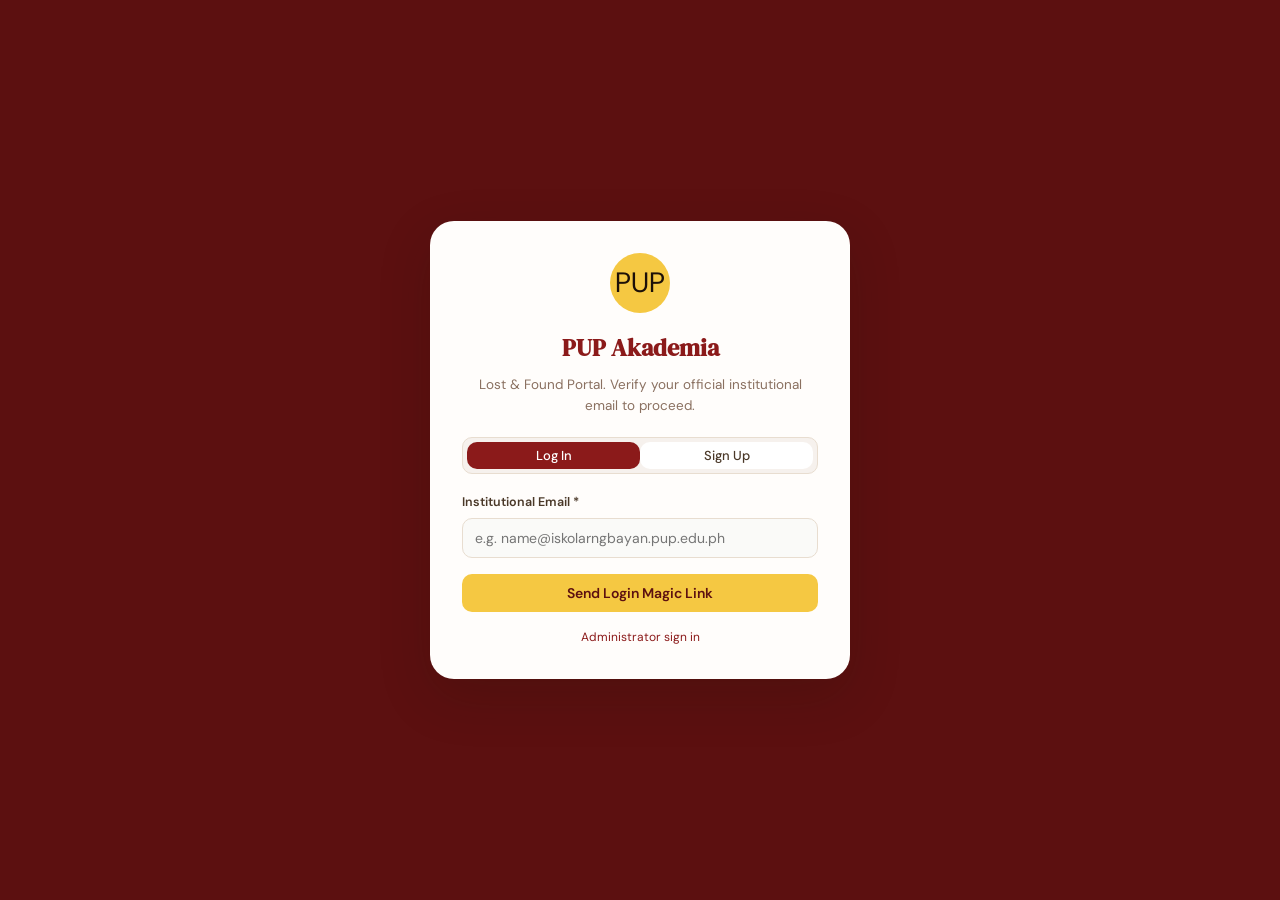
==== commit 4716d9fa: "Prepare app for deployment Co-authored-by: Copilot <223556219+Copilot@users.noreply.github.com>" ====
--- a/index.html
+++ b/index.html
@@ -4,6 +4,10 @@
 <meta charset="UTF-8"/>
 <meta name="viewport" content="width=device-width,initial-scale=1,viewport-fit=cover"/>
 <title>PUP Akademia — Lost &amp; Found</title>
+<link rel="preconnect" href="https://fonts.googleapis.com"/>
+<link rel="preconnect" href="https://fonts.gstatic.com" crossorigin/>
+<link href="https://fonts.googleapis.com/css2?family=DM+Sans:ital,opsz,wght@0,9..40,100..1000;1,9..40,100..1000&family=DM+Serif+Display:ital@0;1&display=swap" rel="stylesheet"/>
+<link rel="icon" href="data:image/svg+xml,<svg xmlns=%22http://www.w3.org/2000/svg%22 viewBox=%220 0 100 100%22><text y=%22.9em%22 font-size=%2290%22>🎓</text></svg>"/>
 <link rel="stylesheet" href="css/styles.css"/>
 </head>
 <body>
@@ -330,7 +334,7 @@
         </div>
         <div class="field">
           <label>Contact Info (Email / Phone) <span class="req">*</span></label>
-          <input type="text" id="f-contact" placeholder="e.g. maria@pup.edu.ph"/>
+          <input type="text" id="f-contact" placeholder="e.g. name@iskolarngbayan.pup.edu.ph"/>
         </div>
         <div class="field">
           <label for="f-dept">Department / College (optional)</label>
@@ -371,41 +375,6 @@
   </div>
 </div>
 
-<!-- CLAIM ITEM MODAL OVERLAY -->
-<div id="claim-modal-overlay" class="modal-overlay" style="display: none;">
-  <div class="modal-card">
-    <div class="modal-header">
-      <h2>Submit Item Claim</h2>
-      <button class="close-btn" onclick="window.closeModal('claim-modal-overlay')">&times;</button>
-    </div>
-    <div class="modal-body">
-      <form id="claim-form" onsubmit="window.submitClaim(event)">
-        <input type="hidden" id="claim-item-id" />
-        
-        <div class="form-group">
-          <label>Full Name *</label>
-          <input type="text" id="c-name" class="form-control" placeholder="e.g., Juan Dela Cruz" required />
-        </div>
-
-        <div class="form-group">
-          <label>PUP Institutional Email or Mobile *</label>
-          <input type="text" id="c-contact" class="form-control" placeholder="e.g., 2023-12345-MN-0@iskolarngbayan.pup.edu.ph" required />
-        </div>
-
-        <div class="form-group">
-          <label>Proof of Ownership / Secret Details *</label>
-          <textarea id="c-proof" class="form-control" rows="3" placeholder="Describe a unique sticker, wallpaper, scratch, or exact content inside the item to prove it is yours." required></textarea>
-        </div>
-
-        <div class="form-actions">
-          <button type="button" class="btn btn-ghost" onclick="window.closeModal('claim-modal-overlay')">Cancel</button>
-          <button type="submit" class="btn btn-primary" id="claim-submit-btn">Submit Claim</button>
-        </div>
-      </form>
-    </div>
-  </div>
-</div>
-
 <!-- OWNER MATCH ADMIN REVIEW MODAL -->
 <div class="overlay" id="owner-match-overlay" style="display:none;">
   <div class="modal">
@@ -434,7 +403,7 @@
 
         <div class="field" style="margin-bottom:16px;">
           <label>Your contact</label>
-          <input type="text" id="owner-match-contact" placeholder="e.g. founder@pup.edu.ph" required />
+          <input type="text" id="owner-match-contact" placeholder="e.g. name@iskolarngbayan.pup.edu.ph" required />
         </div>
 
         <div class="form-actions">
@@ -517,45 +486,10 @@
   </div>
 </div>
 
-<!-- CONFIG / SETUP MODAL (For demo or live credentials) -->
-<div class="overlay" id="fb-dialog" style="display:flex">
-  <div class="modal" style="max-width:440px">
-    <div class="modal-head">
-      <h2>Welcome to ISKOFINDS</h2>
-    </div>
-    <div class="modal-body">
-      <div class="config-banner" style="margin-bottom:16px">
-        <div>
-          <h4>Choose Mode</h4>
-          <p>You can instantly test the app in local demo mode, or connect your Supabase credentials.</p>
-        </div>
-      </div>
-      <div style="display:flex;flex-direction:column;gap:10px">
-        <button id="start-demo-mode" class="btn btn-primary" style="width:100%;justify-content:center;padding:12px" type="button" onclick="window.startDemo()">Start in demo mode</button>
-        <p>For a live deployment, configure the Supabase URL and public anon key in <code>js/supabase-config.js</code>, then reload this page.</p>
-      </div>
-    </div>
-  </div>
-</div>
-
 <!-- TOAST NOTIFICATION CONTAINER -->
 <div id="toast" class="toast"></div>
 
-<!-- JS - SUPABASE -->
-<script type="module" src="./js/supabase-config.js">
-        console.log("Supabase initialized successfully")
-</script>
-
-<!-- JS - order matters because of shared state -->
-<script type="module">
-    import './js/utils.js';
-    import './js/supabase-config.js';
-    import './js/items.js';
-    import './js/ui.js';
-    import './js/app.js';
-</script>
-
-</div>
-
+<!-- JS -->
+<script type="module" src="./js/app.js"></script>
 </body>
 </html>
--- a/css/styles.css
+++ b/css/styles.css
@@ -507,14 +507,6 @@
 .recent-title{font-size:13.5px;font-weight:500;color:var(--ink);white-space:nowrap;overflow:hidden;text-overflow:ellipsis}
 .recent-meta{font-size:11.5px;color:var(--ink-3);margin-top:2px}
 
-/* demo mode banner */
-.config-banner{
-  background:var(--amber-bg); border:1.5px solid #FDE68A;
-  border-radius:var(--r-lg); padding:14px 18px;
-  display:flex; align-items:flex-start; gap:12px;
-}
-.config-banner h4{font-size:13.5px;font-weight:600;color:var(--amber);margin-bottom:3px}
-.config-banner p{font-size:12.5px;color:#78350F;line-height:1.5}
 
 /* ── TOAST ── */
 .toast{
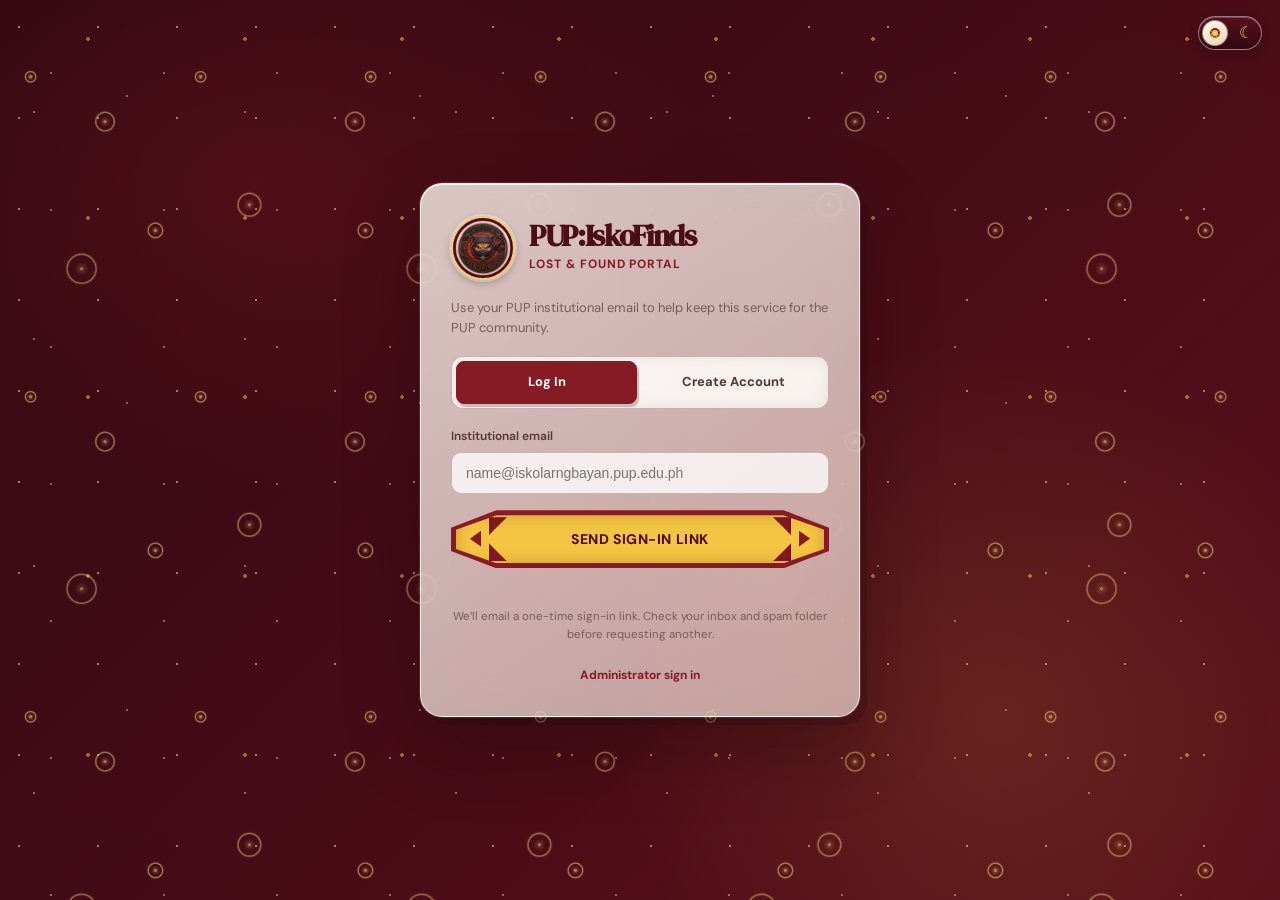
==== commit ea5a767b: "Add confirmed handoff rewards and theme branding Co-authored-by: Copilot <223556219+Copilot@users.no" ====
--- a/index.html
+++ b/index.html
@@ -3,7 +3,7 @@
 <head>
 <meta charset="UTF-8"/>
 <meta name="viewport" content="width=device-width,initial-scale=1,viewport-fit=cover"/>
-<title>PUP Akademia — Lost &amp; Found</title>
+<title>PUP:IskoFinds — Lost &amp; Found</title>
 <link rel="preconnect" href="https://fonts.googleapis.com"/>
 <link rel="preconnect" href="https://fonts.gstatic.com" crossorigin/>
 <link href="https://fonts.googleapis.com/css2?family=DM+Sans:ital,opsz,wght@0,9..40,100..1000;1,9..40,100..1000&family=DM+Serif+Display:ital@0;1&display=swap" rel="stylesheet"/>
@@ -13,39 +13,64 @@
 <body>
   <!-- AUTH MODAL (Login / Sign Up) -->
 <!-- FULL-SCREEN AUTH GATE OVERLAY -->
-<div id="auth-gate" style="position: fixed; inset: 0; background: var(--maroon-dk); z-index: 1000; display: flex; align-items: center; justify-content: center; padding: 20px;">
-  <div style="background: var(--card); border-radius: var(--r-xl); padding: 32px; width: 100%; max-width: 420px; box-shadow: var(--shadow-float); text-align: center;">
-    
-    <div style="width: 60px; height: 60px; background: var(--gold-lt); border-radius: 50%; display: flex; align-items: center; justify-content: center; font-size: 28px; margin: 0 auto 16px;">
-      PUP
-    </div>
-    
-    <h2 style="font-family: 'DM Serif Display', Georgia, serif; font-size: 24px; color: var(--maroon); margin-bottom: 6px;">PUP Akademia</h2>
-    <p style="font-size: 13.5px; color: var(--ink-3); margin-bottom: 20px;">Lost &amp; Found Portal. Verify your official institutional email to proceed.</p>
-
-    <!-- TAB SWITCHER FOR LOGIN / SIGNUP -->
-    <div style="display: flex; background: var(--surface); border: 1.5px solid var(--border); border-radius: var(--r); padding: 4px; margin-bottom: 18px;">
-      <button type="button" id="tab-login" class="btn btn-sm" style="flex: 1; justify-content: center; background: var(--maroon); color: #fff;" onclick="window.switchAuthTab('login')">Log In</button>
-      <button type="button" id="tab-signup" class="btn btn-sm btn-ghost" style="flex: 1; justify-content: center; border: none;" onclick="window.switchAuthTab('signup')">Sign Up</button>
-    </div>
-
-    <div class="field" style="text-align: left; margin-bottom: 16px;">
-      <label id="auth-label-text">Institutional Email *</label>
-      <input type="email" id="gate-email" placeholder="e.g. name@iskolarngbayan.pup.edu.ph" style="width: 100%;" />
-    </div>
-
-    <button class="btn btn-primary" style="width: 100%; justify-content: center; padding: 12px;" onclick="window.handleGateLogin()" id="auth-submit-btn">Send Login Magic Link</button>
-    <a href="admin.html" style="display:block;margin-top:16px;font-size:12px;color:var(--maroon);text-decoration:none;">Administrator sign in</a>
-  </div>
+<div id="auth-gate" class="auth-gate">
+  <button class="theme-toggle theme-toggle--auth" type="button" role="switch" aria-checked="true" aria-label="Dark mode" title="Switch to light mode">
+    <span class="theme-toggle-sun" aria-hidden="true">☼</span>
+    <span class="theme-toggle-moon" aria-hidden="true">☾</span>
+    <span class="theme-toggle-orb" aria-hidden="true"><span></span></span>
+  </button>
+  <section class="auth-gate-panel" aria-labelledby="auth-title">
+    <div class="auth-brand">
+      <span class="brand-seal brand-seal--auth" aria-hidden="true">
+        <img class="brand-emblem brand-emblem--light" src="assets/brand/iskofinds-jedi.webp" alt="" />
+        <img class="brand-emblem brand-emblem--dark" src="assets/brand/iskofinds-sith.webp" alt="" />
+      </span>
+      <div>
+        <h1 id="auth-title" class="auth-title">PUP:IskoFinds</h1>
+        <p class="auth-subtitle">Lost &amp; Found Portal</p>
+      </div>
+    </div>
+
+    <p class="auth-intro">Use your PUP institutional email to help keep this service for the PUP community.</p>
+
+    <div class="auth-tabs" role="group" aria-label="Choose sign-in or account creation">
+      <button type="button" id="tab-login" class="auth-tab active" aria-pressed="true" onclick="window.switchAuthTab('login')">Log In</button>
+      <button type="button" id="tab-signup" class="auth-tab" aria-pressed="false" onclick="window.switchAuthTab('signup')">Create Account</button>
+    </div>
+
+    <div class="auth-field">
+      <label id="auth-label-text" for="gate-email">Institutional email</label>
+      <input type="email" id="gate-email" autocomplete="email" placeholder="name@iskolarngbayan.pup.edu.ph" />
+    </div>
+
+    <button class="btn btn-primary auth-submit" onclick="window.handleGateLogin()" id="auth-submit-btn">
+      <span class="auth-submit-label">Send sign-in link</span>
+      <span class="auth-submit-clip" aria-hidden="true"></span>
+      <span class="auth-submit-arrow auth-submit-arrow-left" aria-hidden="true"></span>
+      <span class="auth-submit-arrow auth-submit-arrow-right" aria-hidden="true"></span>
+      <span class="auth-submit-corner auth-submit-corner-top-left" aria-hidden="true"></span>
+      <span class="auth-submit-corner auth-submit-corner-top-right" aria-hidden="true"></span>
+      <span class="auth-submit-corner auth-submit-corner-bottom-left" aria-hidden="true"></span>
+      <span class="auth-submit-corner auth-submit-corner-bottom-right" aria-hidden="true"></span>
+    </button>
+    <p id="auth-status" class="auth-status" role="status" aria-live="polite"></p>
+    <p class="auth-hint">We’ll email a one-time sign-in link. Check your inbox and spam folder before requesting another.</p>
+    <a class="auth-admin-link" href="admin.html">Administrator sign in</a>
+  </section>
 </div>
 
 <div class="shell" id="app-shell" style="display: none;">
   <!-- SIDEBAR (Desktop) -->
   <aside class="sidebar">
     <div class="sidebar-brand">
-      <div class="brand-seal"> PUP </div>
-      <div class="brand-name">PUP Akademia</div>
-      <div class="brand-sub">Lost &amp; Found System</div>
+      <span class="brand-seal" aria-hidden="true">
+        <img class="brand-emblem brand-emblem--light" src="assets/brand/iskofinds-jedi.webp" alt="" />
+        <img class="brand-emblem brand-emblem--dark" src="assets/brand/iskofinds-sith.webp" alt="" />
+      </span>
+      <div class="sidebar-brand-copy">
+        <div class="brand-name">PUP:IskoFinds</div>
+        <div class="brand-sub">Lost &amp; Found System</div>
+      </div>
     </div>
     <!-- HOME. -->
     <nav class="sidebar-nav">
@@ -63,6 +88,9 @@
       <button class="nav-item" data-sec="my-reports">
         <span class="nav-icon">👤</span> My Reports
       </button>
+      <button class="nav-item" data-sec="journey">
+        <span class="nav-icon">📖</span> My Journey
+      </button>
 
       <div class="nav-section-label">Actions</div>
       <button class="nav-item" onclick="openReport()">
@@ -73,10 +101,11 @@
       </button>
     </nav>
     <div class="sidebar-footer">
-      <div class="fb-badge">
-        <div class="fb-dot" id="fb-dot"></div>
-        <span id="fb-lbl">Supabase ready</span>
-      </div>
+      <button class="theme-toggle theme-toggle--sidebar" type="button" role="switch" aria-checked="true" aria-label="Dark mode" title="Switch to light mode">
+        <span class="theme-toggle-sun" aria-hidden="true">☼</span>
+        <span class="theme-toggle-moon" aria-hidden="true">☾</span>
+        <span class="theme-toggle-orb" aria-hidden="true"><span></span></span>
+      </button>
       <button class="logout-btn" type="button" id="logout-btn">Log out</button>
     </div>
   </aside>
@@ -84,9 +113,17 @@
   <!-- MOBILE TOPBAR -->
   <header class="topbar">
     <div class="topbar-brand">
-      <div class="topbar-seal">PUP</div>
-      <div class="topbar-name">PUP Akademia</div>
-    </div>
+      <span class="topbar-seal" aria-hidden="true">
+        <img class="brand-emblem brand-emblem--light" src="assets/brand/iskofinds-jedi.webp" alt="" />
+        <img class="brand-emblem brand-emblem--dark" src="assets/brand/iskofinds-sith.webp" alt="" />
+      </span>
+      <div class="topbar-name">PUP:IskoFinds</div>
+    </div>
+    <button class="theme-toggle theme-toggle--topbar" type="button" role="switch" aria-checked="true" aria-label="Dark mode" title="Switch to light mode">
+      <span class="theme-toggle-sun" aria-hidden="true">☼</span>
+      <span class="theme-toggle-moon" aria-hidden="true">☾</span>
+      <span class="theme-toggle-orb" aria-hidden="true"><span></span></span>
+    </button>
     <button class="btn btn-primary btn-sm" onclick="openReport()">+ Report</button>
   </header>
 
@@ -218,7 +255,7 @@
     <section id="sec-my-reports" class="section">
       <div class="page-header">
         <h1>My Reports</h1>
-        <p>Track the reports you submitted and update their status.</p>
+        <p>Track your reports and confirm successful handoffs with the other participant.</p>
       </div>
       <div class="page-body">
         <div class="cards-grid" id="my-reports-grid">
@@ -227,6 +264,65 @@
             <p>Loading your reports...</p>
           </div>
         </div>
+      </div>
+    </section>
+
+    <!-- SECTION: COMIC REWARDS -->
+    <section id="sec-journey" class="section">
+      <div class="page-header">
+        <h1>My Journey</h1>
+        <p>Every confirmed return unlocks a chapter and advances your rank. Earn badges at milestones.</p>
+      </div>
+      <div class="page-body journey-page">
+        <div class="journey-summary">
+          <article class="journey-rank-card">
+            <span class="journey-eyebrow">Current rank</span>
+            <h2 id="journey-rank">New Isko</h2>
+            <p><strong id="journey-reunion-count">0</strong> confirmed handoffs</p>
+          </article>
+          <article class="journey-progress-card">
+            <div class="journey-progress-heading">
+              <div>
+                <span class="journey-eyebrow">Comic progress</span>
+                <h2><span id="journey-chapter-count">0</span> chapters unlocked</h2>
+              </div>
+              <span class="journey-progress-icon" aria-hidden="true">📚</span>
+            </div>
+            <p id="journey-next-rank">Complete a confirmed handoff to unlock Chapter 1.</p>
+          </article>
+        </div>
+
+        <section class="journey-panel" aria-labelledby="journey-pending-heading">
+          <div class="journey-section-heading">
+            <div>
+              <h2 id="journey-pending-heading">Handoff confirmations</h2>
+              <p>Starting a handoff counts as your confirmation. The other participant must sign in and confirm before it is completed; no email notification is sent.</p>
+            </div>
+          </div>
+          <div id="journey-transactions" class="journey-transactions" aria-live="polite">
+            <p class="journey-empty">Your handoff activity will appear here.</p>
+          </div>
+        </section>
+
+        <section class="journey-panel" aria-labelledby="journey-badges-heading">
+          <div class="journey-section-heading">
+            <div>
+              <h2 id="journey-badges-heading">Achievements</h2>
+              <p>Milestones earned through confirmed returns.</p>
+            </div>
+          </div>
+          <div id="journey-badges" class="journey-badges"></div>
+        </section>
+
+        <section class="journey-panel" aria-labelledby="journey-chapters-heading">
+          <div class="journey-section-heading">
+            <div>
+              <h2 id="journey-chapters-heading">Comic chapters</h2>
+              <p>Artwork by the PUP:IskoFinds design team will appear in each unlocked chapter.</p>
+            </div>
+          </div>
+          <div id="journey-chapters" class="journey-chapters"></div>
+        </section>
       </div>
     </section>
 
@@ -239,6 +335,7 @@
   <button class="mob-btn" data-sec="items"><span class="mn-icon">📋</span>Browse</button>
   <button class="mob-btn" onclick="openReport()"><span class="mn-icon">➕</span>Report</button>
   <button class="mob-btn" data-sec="my-reports"><span class="mn-icon">👤</span>My Reports</button>
+  <button class="mob-btn" data-sec="journey"><span class="mn-icon">📖</span>Journey</button>
   <button class="mob-btn" type="button" onclick="window.openFeedbackSheet()"><span class="mn-icon">💬</span>Feedback</button>
 </nav>
 
@@ -375,6 +472,30 @@
   </div>
 </div>
 
+<!-- HANDOFF CONFIRMATION MODAL -->
+<div class="overlay" id="handoff-overlay" style="display:none;">
+  <div class="modal">
+    <div class="modal-head">
+      <h2>Confirm a successful handoff</h2>
+      <button class="modal-close" type="button" onclick="window.closeModal('handoff-overlay')">&times;</button>
+    </div>
+    <div class="modal-body">
+      <p class="handoff-modal-copy">Enter the other participant's verified PUP institutional email. Starting this handoff records your confirmation; they must sign in and confirm before the report is marked resolved and rewards are unlocked. No email notification is sent, so ask them to check My Journey.</p>
+      <form id="handoff-form">
+        <input type="hidden" id="handoff-item-id" />
+        <div class="field">
+          <label for="handoff-partner-email">Other participant's PUP email</label>
+          <input id="handoff-partner-email" type="email" autocomplete="email" placeholder="name@iskolarngbayan.pup.edu.ph" required />
+        </div>
+        <div class="form-actions">
+          <button type="button" class="btn btn-ghost" onclick="window.closeModal('handoff-overlay')">Cancel</button>
+          <button type="submit" class="btn btn-primary" id="handoff-submit">Start handoff</button>
+        </div>
+      </form>
+    </div>
+  </div>
+</div>
+
 <!-- OWNER MATCH ADMIN REVIEW MODAL -->
 <div class="overlay" id="owner-match-overlay" style="display:none;">
   <div class="modal">
@@ -490,6 +611,7 @@
 <div id="toast" class="toast"></div>
 
 <!-- JS -->
+<script src="./js/theme-toggle.js" defer></script>
 <script type="module" src="./js/app.js"></script>
 </body>
 </html>
--- a/css/styles.css
+++ b/css/styles.css
@@ -1,18 +1,18 @@
 /* ── TOKENS ── */
 :root{
-  --maroon:#8B1A1A;    --maroon-dk:#5C1010;  --maroon-lt:#B22222;
-  --maroon-ghost:#F9EDED; --maroon-soft:#A93333;
-  --gold:#C9910B;      --gold-lt:#F5C842;    --gold-pale:#FDF6DC;
-  --ink:#1C1008;       --ink-2:#4A3828;      --ink-3:#8A7060;
-  --surface:#F6F1ED;   --card:#fffdfb;
-  --border:#E8DDD0;    --border-lt:#F0EAE0;
+  --maroon:#861b24;    --maroon-dk:#4b0e18;  --maroon-lt:#a52b35;
+  --maroon-ghost:#fff0ed; --maroon-soft:#a93333;
+  --gold:#bd8200;      --gold-lt:#f4c542;    --gold-pale:#fff6d8;
+  --ink:#251316;       --ink-2:#56363a;      --ink-3:#765d5c;
+  --surface:#f4e9dc;   --card:rgba(255,253,250,.82);
+  --border:#dfc9b6;    --border-lt:rgba(100,39,37,.14);
   --green:#15803D;     --green-bg:#DCFCE7;
   --red:#991B1B;       --red-bg:#FEE2E2;
   --blue:#1D4ED8;      --blue-bg:#DBEAFE;
   --amber:#92400E;     --amber-bg:#FEF3C7;
-  --r-sm:6px; --r:10px; --r-lg:16px; --r-xl:24px;
-  --shadow-card:0 1px 4px rgba(28,16,8,.06),0 10px 28px rgba(90,42,26,.08);
-  --shadow-float:0 18px 52px rgba(28,16,8,.18);
+  --r-sm:8px; --r:12px; --r-lg:18px; --r-xl:26px;
+  --shadow-card:3px 4px 0 rgba(75,14,24,.12),0 12px 28px rgba(55,19,18,.08);
+  --shadow-float:0 24px 70px rgba(32,8,12,.28);
   --t:.18s cubic-bezier(.4,0,.2,1);
 }
 
@@ -33,28 +33,36 @@
 .auth-gate{
   position:fixed; inset:0; z-index:400;
   display:flex; align-items:center; justify-content:center;
-  background:linear-gradient(135deg, rgba(92,16,16,.96), rgba(139,26,26,.9));
+  background:
+    radial-gradient(circle at 12% 15%, rgba(245,200,66,.2), transparent 27%),
+    radial-gradient(circle at 88% 82%, rgba(255,255,255,.09), transparent 24%),
+    linear-gradient(135deg, rgba(54,8,8,.98), rgba(139,26,26,.94));
   padding:20px;
 }
 .auth-gate.hidden{display:none}
 .auth-gate-panel{
-  width:min(100%, 420px); background:rgba(255,255,255,.94);
-  border-radius:22px; box-shadow:0 24px 64px rgba(28,16,8,.25);
-  padding:28px 24px 22px; border:1px solid rgba(255,255,255,.3);
+  width:min(100%, 440px); background:rgba(255,253,251,.98);
+  border-radius:24px; box-shadow:0 28px 76px rgba(20,5,5,.34);
+  padding:32px 30px 26px; border:1px solid rgba(255,255,255,.55);
 }
 .auth-brand{display:flex;align-items:center;gap:14px;margin-bottom:18px}
 .brand-seal--auth{
-  width:52px; height:52px; font-size:24px; margin:0;
+  width:64px; height:64px; font-size:22px; margin:0; flex:none;
   background:linear-gradient(160deg,var(--gold-lt),#f7d66b); color:var(--maroon-dk);
+  box-shadow:0 5px 14px rgba(139,26,26,.12);
 }
 .auth-title{font-family:'DM Serif Display',Georgia,serif;font-size:30px;color:var(--maroon-dk);line-height:1}
 .auth-subtitle{font-size:12px; letter-spacing:.08em; text-transform:uppercase; color:var(--ink-3); margin-top:4px}
-.auth-tabs{display:grid;grid-template-columns:1fr 1fr;gap:8px;margin:18px 0 16px}
+.auth-intro{font-size:13px;color:var(--ink-3);line-height:1.55;margin-bottom:18px}
+.auth-tabs{display:grid;grid-template-columns:1fr 1fr;gap:6px;margin:18px 0 18px;padding:4px;border:1px solid var(--border);border-radius:12px;background:var(--surface)}
 .auth-tab{
-  border:1px solid var(--border); background:#fff; color:var(--ink-2);
-  border-radius:10px; padding:10px 12px; font-weight:600; cursor:pointer;
-}
-.auth-tab.active{background:var(--maroon); color:#fff; border-color:var(--maroon)}
+  border:1px solid transparent; background:transparent; color:var(--ink-2);
+  border-radius:9px; padding:10px 12px; font:inherit;font-size:13px;font-weight:700; cursor:pointer;
+  transition:background var(--t),color var(--t),box-shadow var(--t);
+}
+.auth-tab:hover{background:rgba(139,26,26,.07)}
+.auth-tab.active{background:var(--maroon); color:#fff; border-color:var(--maroon);box-shadow:0 2px 7px rgba(92,16,16,.18)}
+.auth-tab:focus-visible,.auth-admin-link:focus-visible{outline:3px solid var(--gold);outline-offset:3px}
 .auth-form{display:flex;flex-direction:column;gap:14px}
 .auth-field{display:flex;flex-direction:column;gap:6px}
 .auth-field label{font-size:12px;font-weight:600;color:var(--ink-2)}
@@ -63,16 +71,27 @@
   font-size:14px; background:#fff; color:var(--ink);
 }
 .auth-field input:focus{outline:none;border-color:var(--maroon);box-shadow:0 0 0 3px rgba(139,26,26,.08)}
-.auth-submit{width:100%;justify-content:center;padding:12px 16px}
-.auth-hint{margin-top:14px; text-align:center; font-size:12px; color:var(--ink-3)}
+.auth-submit{width:100%;justify-content:center;padding:13px 16px;margin-top:16px;min-height:48px}
+.auth-submit:disabled,.admin-auth-actions .btn:disabled{opacity:.68;cursor:not-allowed;box-shadow:none}
+.auth-status{min-height:20px;margin-top:12px;text-align:center;color:var(--green);font-size:12.5px;line-height:1.45}
+.auth-status.error{color:var(--red)}
+.auth-hint{margin-top:8px; text-align:center; font-size:11.5px; line-height:1.5;color:var(--ink-3)}
+.auth-admin-link{display:block;width:max-content;margin:18px auto 0;font-size:12px;font-weight:700;color:var(--maroon);text-decoration:none}
+.auth-admin-link:hover{text-decoration:underline}
 .hidden{display:none !important}
+
+@media(max-width:480px){
+  .auth-gate{padding:14px}
+  .auth-gate-panel{padding:26px 20px 22px;border-radius:20px}
+  .auth-title{font-size:27px}
+}
 
 /* ── LAYOUT SHELL ── */
 .shell{display:flex;min-height:100vh}
 
 /* ── SIDEBAR ── */
 .sidebar{
-  width:232px; flex-shrink:0;
+  width:264px; flex-shrink:0;
   background:linear-gradient(180deg, #5a1010 0%, #3f0a0a 100%);
   display:flex; flex-direction:column;
   position:sticky; top:0; height:100vh;
@@ -80,14 +99,22 @@
   box-shadow:inset -1px 0 0 rgba(255,255,255,.04), 12px 0 26px rgba(32,12,12,.16);
   border-right:1px solid rgba(255,255,255,.06);
 }
-.sidebar-brand{padding:28px 20px 20px;border-bottom:1px solid rgba(255,255,255,.08)}
+.sidebar-brand{
+  display:flex;
+  align-items:center;
+  gap:12px;
+  min-height:112px;
+  padding:18px 16px;
+  border-bottom:1px solid rgba(255,255,255,.08);
+}
 .brand-seal{
-  width:44px; height:44px;
+  width:64px; height:64px;
   background:var(--gold-lt); border-radius:50%;
   display:flex; align-items:center; justify-content:center;
-  font-size:22px; margin-bottom:10px;
-}
-.brand-name{font-family:'DM Serif Display',Georgia,serif;font-size:17px;color:#fff;line-height:1.2}
+  font-size:22px; margin:0; flex:none;
+}
+.sidebar-brand-copy{min-width:0}
+.brand-name{font-family:'DM Serif Display',Georgia,serif;font-size:21px;color:#fff;line-height:1.12}
 .brand-sub{font-size:10.5px;color:rgba(255,255,255,.5);letter-spacing:.04em;margin-top:2px}
 .sidebar-nav{flex:1;padding:16px 12px;display:flex;flex-direction:column;gap:2px}
 .nav-section-label{
@@ -137,10 +164,12 @@
 .page-header{
   background:
     radial-gradient(circle at top left, rgba(255,255,255,.18), transparent 26%),
-    linear-gradient(115deg, #4b0d0d 0%, #7b1717 42%, #a11d1d 100%);
+    linear-gradient(115deg, rgba(75,13,13,.88) 0%, rgba(123,23,23,.82) 42%, rgba(161,29,29,.86) 100%);
   padding:32px 32px 36px;
   position:relative; overflow:hidden;
-  box-shadow:inset 0 1px 0 rgba(255,255,255,.08), 0 14px 30px rgba(84,16,16,.2);
+  -webkit-backdrop-filter:blur(18px) saturate(140%);
+  backdrop-filter:blur(18px) saturate(140%);
+  box-shadow:inset 0 1px 0 rgba(255,255,255,.2), 0 14px 30px rgba(84,16,16,.2);
 }
 .page-header::before{
   content:'PUP';
@@ -200,17 +229,6 @@
   flex:1; min-width:0; color:var(--ink-2); font-size:14px; line-height:1.5;
 }
 .announcement-copy strong{color:var(--maroon-dk)}
-
-.admin-queue{
-  display:flex; flex-direction:column; gap:10px; margin-top:4px;
-}
-.admin-queue-item{
-  display:flex; align-items:flex-start; justify-content:space-between; gap:12px;
-  background:rgba(255,255,255,.7); border:1px solid rgba(139,26,26,.12);
-  border-radius:var(--r); padding:12px 14px; box-shadow:0 6px 16px rgba(38,16,16,.04);
-}
-.admin-queue-title{font-weight:700; color:var(--maroon-dk); margin-bottom:4px}
-.admin-queue-body{font-size:12.5px; color:var(--ink-3); line-height:1.5}
 
 /* ── BUTTONS ── */
 .btn{
@@ -530,12 +548,14 @@
     padding:12px 16px; background:var(--maroon-dk);
     position:sticky; top:0; z-index:30;
   }
-  .topbar-brand{display:flex;align-items:center;gap:10px;flex:1}
+  body .theme-toggle--sidebar{display:none}
+  body .theme-toggle--topbar{display:inline-flex}
+  .topbar-brand{display:flex;align-items:center;gap:10px;flex:1;min-width:0}
   .topbar-seal{
-    width:34px; height:34px; background:var(--gold-lt); border-radius:50%;
+    width:42px; height:42px; background:var(--gold-lt); border-radius:50%;
     display:flex; align-items:center; justify-content:center; font-size:16px;
   }
-  .topbar-name{font-family:'DM Serif Display',Georgia,serif;font-size:15px;color:#fff}
+  .topbar-name{font-family:'DM Serif Display',Georgia,serif;font-size:16px;color:#fff;white-space:nowrap}
   .main{padding-bottom:68px}
   .page-header{padding:20px 16px 24px}
   .page-body{padding:14px}
@@ -569,4 +589,702 @@
 @media(max-width:360px){
   .mob-btn{font-size:8.5px;padding-left:2px;padding-right:2px}
   .mob-btn .mn-icon{font-size:17px}
+}
+
+/* ── PUP:IskoFinds glass-comic theme ── */
+body{
+  position:relative;
+  isolation:isolate;
+  background:
+    radial-gradient(ellipse at 52% 110%,rgba(134,27,36,.56),transparent 64%),
+    radial-gradient(ellipse at 18% 24%,rgba(134,27,36,.25),transparent 38rem),
+    radial-gradient(circle at 78% 34%,rgba(244,197,66,.1),transparent 28rem),
+    linear-gradient(155deg,#310812 0%,#5b101b 52%,#27080f 100%);
+  background-attachment:fixed;
+}
+
+body::before,body::after,
+.auth-gate::before,.auth-gate::after{
+  content:'';
+  position:fixed;
+  inset:0;
+  pointer-events:none;
+  background-repeat:repeat;
+}
+body::before,body::after{z-index:-1}
+body::before,.auth-gate::before{
+  background-image:
+    radial-gradient(1.4px 1.4px at 19px 27px,rgba(255,236,190,.88) 99%,transparent),
+    radial-gradient(1px 1px at 51px 73px,rgba(255,246,219,.68) 99%,transparent),
+    radial-gradient(1.6px 1.6px at 88px 39px,rgba(244,197,66,.92) 99%,transparent),
+    radial-gradient(1px 1px at 34px 112px,rgba(255,236,190,.72) 99%,transparent),
+    radial-gradient(1.3px 1.3px at 127px 96px,rgba(244,197,66,.84) 99%,transparent);
+  background-size:79px 91px,113px 137px,157px 179px,211px 227px,293px 307px;
+  opacity:.56;
+  animation:star-twinkle 5s ease-in-out infinite alternate;
+}
+body::after,.auth-gate::after{
+  background-image:
+    radial-gradient(circle at 18% 24%,rgba(255,246,219,.72) 0 1px,rgba(244,197,66,.32) 2px,transparent 4px),
+    radial-gradient(circle at 18% 24%,transparent 0 4px,rgba(244,197,66,.62) 4.6px,rgba(255,236,190,.72) 5.2px,rgba(189,130,0,.18) 6.3px,transparent 7.2px),
+    radial-gradient(circle at 74% 72%,rgba(255,246,219,.7) 0 1px,rgba(244,197,66,.3) 2px,transparent 4.5px),
+    radial-gradient(circle at 74% 72%,transparent 0 6px,rgba(244,197,66,.58) 6.6px,rgba(255,236,190,.7) 7.2px,rgba(189,130,0,.18) 8.4px,transparent 9.3px),
+    radial-gradient(circle at 42% 38%,rgba(255,246,219,.68) 0 1px,rgba(244,197,66,.28) 2px,transparent 5.5px),
+    radial-gradient(circle at 42% 38%,transparent 0 8px,rgba(244,197,66,.54) 8.6px,rgba(255,236,190,.66) 9.3px,rgba(189,130,0,.16) 10.5px,transparent 11.5px),
+    radial-gradient(circle at 86% 64%,rgba(255,246,219,.64) 0 1px,rgba(244,197,66,.26) 2px,transparent 6px),
+    radial-gradient(circle at 86% 64%,transparent 0 10px,rgba(244,197,66,.5) 10.7px,rgba(255,236,190,.62) 11.4px,rgba(189,130,0,.16) 12.7px,transparent 13.7px),
+    radial-gradient(circle at 24% 84%,rgba(255,246,219,.6) 0 1.2px,rgba(244,197,66,.24) 2px,transparent 7px),
+    radial-gradient(circle at 24% 84%,transparent 0 13px,rgba(244,197,66,.46) 13.8px,rgba(255,236,190,.6) 14.5px,rgba(189,130,0,.16) 15.8px,transparent 17px);
+  background-size:170px 320px,170px 320px,210px 320px,210px 320px,250px 320px,250px 320px,290px 320px,290px 320px,340px 320px,340px 320px;
+  opacity:.68;
+  animation:bubbles-rise 28s linear infinite;
+}
+@keyframes star-twinkle{
+  to{opacity:.82}
+}
+@keyframes bubbles-rise{
+  to{background-position:0 -320px,0 -320px,0 -320px,0 -320px,0 -320px,0 -320px,0 -320px,0 -320px,0 -320px,0 -320px}
+}
+@keyframes light-bubbles-rise{
+  to{background-position:0 -320px}
+}
+@keyframes surface-bubbles-rise{
+  to{background-position:0 -190px,0 -280px,center}
+}
+
+.auth-gate{
+  background:
+    radial-gradient(ellipse at 20% 20%,rgba(134,27,36,.28),transparent 28rem),
+    radial-gradient(circle at 78% 80%,rgba(244,197,66,.12),transparent 24rem),
+    linear-gradient(135deg,rgba(49,8,18,.97),rgba(91,16,27,.94));
+  isolation:isolate;
+}
+.auth-gate::before,.auth-gate::after{z-index:0}
+.auth-gate-panel{z-index:1}
+.auth-gate-panel{
+  position:relative;
+  background:linear-gradient(145deg,rgba(255,252,244,.78),rgba(255,248,238,.62));
+  border:1.5px solid rgba(255,255,255,.72);
+  border-radius:22px;
+  -webkit-backdrop-filter:blur(24px) saturate(145%);
+  backdrop-filter:blur(24px) saturate(145%);
+  box-shadow:inset 0 1px 0 rgba(255,255,255,.8),0 0 0 1px rgba(255,255,255,.12),7px 8px 0 rgba(31,7,12,.2),0 28px 76px rgba(20,5,5,.3);
+}
+.brand-seal--auth{
+  border:2px solid var(--maroon-dk);
+  box-shadow:3px 4px 0 rgba(75,14,24,.22);
+  transform:rotate(-5deg);
+}
+.auth-title{letter-spacing:-.045em}
+.auth-subtitle{font-weight:700;color:var(--maroon)}
+.auth-tabs{border:1.5px solid rgba(75,14,24,.25);background:rgba(255,255,255,.55);backdrop-filter:blur(8px)}
+.auth-tab{border-radius:8px}
+.auth-tab.active{box-shadow:2px 3px 0 rgba(75,14,24,.23)}
+.auth-field input{border:1.5px solid rgba(75,14,24,.25);background:rgba(255,255,255,.78)}
+.auth-submit{border:1.5px solid var(--maroon-dk);border-radius:10px;box-shadow:3px 4px 0 var(--maroon-dk);transition:transform var(--t),box-shadow var(--t),background var(--t)}
+.auth-submit:hover:not(:disabled){transform:translate(1px,2px);box-shadow:1px 2px 0 var(--maroon-dk)}
+.auth-submit:active:not(:disabled){transform:translate(3px,4px);box-shadow:none}
+.auth-submit:disabled{box-shadow:1px 2px 0 var(--maroon-dk)}
+.auth-admin-link{padding:5px 10px;border-radius:7px}
+
+.sidebar{
+  background:
+    radial-gradient(circle at 30% 35%,transparent 0 4px,rgba(244,197,66,.58) 4.7px,rgba(255,236,190,.68) 5.3px,transparent 7px),
+    radial-gradient(circle at 70% 68%,transparent 0 7px,rgba(244,197,66,.5) 7.7px,rgba(255,236,190,.6) 8.4px,transparent 10px),
+    linear-gradient(160deg,rgba(87,16,28,.48),rgba(56,11,21,.42));
+  background-size:170px 190px,250px 280px,auto;
+  background-position:0 0,0 0,center;
+  background-repeat:repeat,repeat,no-repeat;
+  animation:surface-bubbles-rise 24s linear infinite;
+  -webkit-backdrop-filter:blur(18px) saturate(135%);
+  backdrop-filter:blur(18px) saturate(135%);
+  border-right:1px solid rgba(255,255,255,.14);
+  box-shadow:5px 0 0 rgba(75,14,24,.08),12px 0 26px rgba(32,12,12,.13);
+}
+.brand-seal,.topbar-seal,.admin-brand-seal{
+  border:2px solid var(--maroon-dk);
+  box-shadow:3px 3px 0 rgba(31,7,12,.22);
+}
+.brand-seal{transform:none}
+.brand-seal,.topbar-seal,.admin-brand-seal{
+  display:inline-flex;
+  align-items:center;
+  justify-content:center;
+  padding:2px;
+  overflow:hidden;
+  border:2px solid #f4ce68;
+  border-radius:50%;
+  background:#4b0e18;
+  box-shadow:0 0 0 2px rgba(255,255,255,.35),0 3px 8px rgba(31,7,12,.3);
+}
+.brand-seal.brand-seal--auth{width:64px;height:64px}
+.brand-emblem{display:block;width:100%;height:100%;object-fit:cover}
+.brand-emblem--light{display:none}
+body[data-theme="light"] .brand-emblem--light{display:block}
+body[data-theme="light"] .brand-emblem--dark{display:none}
+body[data-theme="light"] .brand-seal,
+body[data-theme="light"] .topbar-seal,
+body[data-theme="light"] .admin-brand-seal{
+  border-color:#6c1720;
+  background:#fff8e9;
+  box-shadow:0 0 0 2px rgba(255,255,255,.88),0 3px 8px rgba(75,14,24,.2);
+}
+.nav-item{border-radius:8px}
+.nav-item.active{box-shadow:inset 3px 0 var(--gold-lt)}
+.logout-btn{border:1px solid rgba(255,255,255,.22);border-radius:8px}
+.topbar{
+  background:
+    radial-gradient(circle at 28% 45%,transparent 0 3px,rgba(244,197,66,.58) 3.7px,rgba(255,236,190,.68) 4.3px,transparent 6px),
+    radial-gradient(circle at 72% 55%,transparent 0 6px,rgba(244,197,66,.5) 6.7px,rgba(255,236,190,.6) 7.4px,transparent 9px),
+    linear-gradient(160deg,rgba(75,14,24,.76),rgba(56,11,21,.68));
+  background-size:150px 160px,220px 230px,auto;
+  background-position:0 0,0 0,center;
+  background-repeat:repeat,repeat,no-repeat;
+  animation:surface-bubbles-rise 22s linear infinite;
+  border-bottom:2px solid var(--gold-lt);
+  -webkit-backdrop-filter:blur(18px) saturate(145%);
+  backdrop-filter:blur(18px) saturate(145%);
+}
+
+.page-header{
+  background:
+    radial-gradient(circle at 28% 42%,transparent 0 3px,rgba(244,197,66,.58) 3.7px,rgba(255,236,190,.68) 4.3px,transparent 6px),
+    radial-gradient(circle at 73% 62%,transparent 0 6px,rgba(244,197,66,.5) 6.7px,rgba(255,236,190,.6) 7.4px,transparent 9px),
+    radial-gradient(circle at 84% 22%,rgba(244,197,66,.23),transparent 15rem),
+    linear-gradient(115deg,rgba(62,13,23,.48) 0%,rgba(118,24,35,.42) 48%,rgba(154,38,48,.48) 100%);
+  background-size:150px 160px,220px 230px,auto,auto;
+  background-position:0 0,0 0,center,center;
+  background-repeat:repeat,repeat,no-repeat,no-repeat;
+  animation:surface-bubbles-rise 22s linear infinite;
+  -webkit-backdrop-filter:blur(18px) saturate(140%);
+  backdrop-filter:blur(18px) saturate(140%);
+  border-bottom:3px solid var(--maroon-dk);
+  box-shadow:0 5px 0 rgba(75,14,24,.12),0 14px 30px rgba(84,16,16,.16);
+}
+.page-header::before{color:rgba(255,255,255,.07);transform:rotate(-8deg)}
+.page-header-actions .btn{border:1.5px solid rgba(35,10,15,.72);box-shadow:3px 4px 0 rgba(35,10,15,.6)}
+.page-header-actions .btn:hover{transform:translate(1px,2px);box-shadow:1px 2px 0 rgba(35,10,15,.6)}
+.page-header-actions .btn:active{transform:translate(3px,4px);box-shadow:none}
+
+.announcement-strip,.toolbar,.item-card,.home-tile,.recent-item{
+  background:rgba(255,253,250,.62);
+  border:1.5px solid rgba(255,255,255,.72);
+  -webkit-backdrop-filter:blur(18px) saturate(140%);
+  backdrop-filter:blur(18px) saturate(140%);
+  box-shadow:inset 0 1px 0 rgba(255,255,255,.68),var(--shadow-card);
+}
+.announcement-strip{border-left:5px solid var(--gold);border-radius:10px 18px 18px 10px}
+.announcement-tag{border:1px solid rgba(75,14,24,.22);box-shadow:2px 2px 0 rgba(75,14,24,.18)}
+.home-tile{border-radius:12px 18px 12px 18px}
+.home-tile:nth-child(even){border-radius:18px 12px 18px 12px}
+.home-tile:hover,.item-card:hover{box-shadow:5px 7px 0 rgba(75,14,24,.13),0 16px 28px rgba(84,16,16,.1)}
+.item-card{border-width:1.5px;border-color:rgba(75,14,24,.24)}
+.item-card::before{height:5px}
+.card-thumb{background:
+  radial-gradient(rgba(75,14,24,.12) 1px,transparent 1px),
+  linear-gradient(135deg,#ffe7a9,#f2c95f 48%,#f7ead5);
+  background-size:12px 12px,auto;
+}
+.card-foot{background:rgba(255,255,255,.38)}
+.btn{border-radius:9px}
+.btn-primary,.btn-maroon,.btn-danger,.btn-ghost{
+  border:1.5px solid rgba(75,14,24,.26);
+  box-shadow:2px 3px 0 rgba(75,14,24,.14);
+}
+.btn-primary:hover,.btn-maroon:hover,.btn-danger:hover,.btn-ghost:hover{transform:translateY(-1px);box-shadow:3px 4px 0 rgba(75,14,24,.18)}
+.btn:active{transform:translateY(1px);box-shadow:none}
+.toolbar{border-radius:12px 18px}
+.search-box input,.select-sm,.field input,.field select,.field textarea{
+  border-color:rgba(75,14,24,.24);
+  background:rgba(255,255,255,.72);
+}
+.chip{border-color:rgba(75,14,24,.24);background:rgba(255,255,255,.68)}
+.chip.active{box-shadow:2px 2px 0 rgba(75,14,24,.2)}
+.modal{
+  border:2px solid rgba(75,14,24,.72);
+  background:rgba(255,252,246,.94);
+  backdrop-filter:blur(18px);
+  box-shadow:7px 8px 0 rgba(31,7,12,.18),var(--shadow-float);
+}
+.modal-head{background:rgba(255,252,246,.94)}
+.overlay{background:rgba(34,8,14,.62);backdrop-filter:blur(8px)}
+.form-actions{border-top:1px dashed rgba(75,14,24,.25)}
+.type-toggle{border-color:rgba(75,14,24,.24)}
+.recent-item{border-radius:10px 16px}
+.toast{border:1.5px solid rgba(255,255,255,.46);box-shadow:4px 5px 0 rgba(31,7,12,.2),var(--shadow-float)}
+.mobile-nav{
+  background:rgba(61,12,22,.94);
+  border-top:2px solid var(--gold-lt);
+  backdrop-filter:blur(14px);
+}
+.mob-btn.active{color:var(--gold-lt)}
+
+:where(button,a,input,select,textarea,[tabindex]):focus-visible{
+  outline:3px solid var(--gold);
+  outline-offset:3px;
+}
+
+@media(prefers-reduced-motion:reduce){
+  *,*::before,*::after{scroll-behavior:auto!important;animation-duration:.01ms!important;animation-iteration-count:1!important;transition-duration:.01ms!important}
+}
+
+.auth-submit{
+  position:relative;
+  z-index:0;
+  isolation:isolate;
+  display:flex;
+  align-items:center;
+  justify-content:center;
+  width:100%;
+  height:58px;
+  min-height:58px;
+  border:0;
+  border-radius:0;
+  background:var(--maroon);
+  color:var(--maroon-dk);
+  font-weight:800;
+  text-transform:uppercase;
+  letter-spacing:.04em;
+  clip-path:polygon(12% 0,88% 0,100% 30%,100% 70%,88% 100%,12% 100%,0 70%,0 30%);
+  box-shadow:none;
+  transition:color .2s,background .2s,filter .2s,transform .2s;
+}
+.auth-submit-clip{
+  position:absolute;
+  z-index:0;
+  inset:5px;
+  background:var(--gold-lt);
+  box-shadow:inset 0 0 15px rgba(75,14,24,.24);
+  clip-path:polygon(11% 0,89% 0,100% 30%,100% 70%,89% 100%,11% 100%,0 70%,0 30%);
+  pointer-events:none;
+}
+.auth-submit-label{
+  position:relative;
+  z-index:3;
+  pointer-events:none;
+  max-width:76%;
+  text-align:center;
+}
+.auth-submit-arrow{
+  position:absolute;
+  z-index:2;
+  top:35%;
+  width:3%;
+  height:28%;
+  background:var(--maroon);
+  transition:background .2s,left .2s;
+  pointer-events:none;
+}
+.auth-submit-arrow-left{left:5%;clip-path:polygon(100% 0,100% 100%,0 50%)}
+.auth-submit-arrow-right{right:5%;clip-path:polygon(100% 49%,0 0,0 100%)}
+.auth-submit-corner{
+  position:absolute;
+  z-index:1;
+  width:18px;
+  height:18px;
+  background:var(--maroon);
+  box-shadow:inset 1px 1px 8px rgba(75,14,24,.42);
+  transform:scale(1);
+  transition:background .2s,transform .2s,box-shadow .2s;
+  pointer-events:none;
+}
+.auth-submit-corner-top-left{top:7px;left:10%;clip-path:polygon(0 0,100% 0,0 100%)}
+.auth-submit-corner-top-right{top:7px;right:10%;clip-path:polygon(0 0,100% 0,100% 100%)}
+.auth-submit-corner-bottom-left{bottom:7px;left:10%;clip-path:polygon(0 0,0 100%,100% 100%)}
+.auth-submit-corner-bottom-right{right:10%;bottom:7px;clip-path:polygon(100% 0,0 100%,100% 100%)}
+.auth-submit:hover:not(:disabled){filter:drop-shadow(0 3px 0 rgba(75,14,24,.3))}
+.auth-submit:active:not(:disabled){filter:none;transform:translateY(1px)}
+.auth-submit:disabled{opacity:.68;filter:none}
+.auth-submit.is-changing{animation:auth-submit-change .38s cubic-bezier(.2,.8,.2,1)}
+.auth-submit.is-changing .auth-submit-corner{
+  animation:auth-submit-corner-flash .1s ease-in-out both,auth-submit-corner-glow .2s linear .2s both;
+}
+.auth-submit.is-changing .auth-submit-corner-top-left{animation-delay:.05s,.4s}
+.auth-submit.is-changing .auth-submit-corner-top-right{animation-delay:.15s,.4s}
+.auth-submit.is-changing .auth-submit-corner-bottom-right{animation-delay:.25s,.4s}
+.auth-submit.is-changing .auth-submit-corner-bottom-left{animation-delay:.35s,.4s}
+.auth-submit.is-changing .auth-submit-clip{animation:auth-submit-color-glow .2s ease-in-out .55s both}
+.auth-submit.is-changing .auth-submit-arrow-left{
+  left:7%;
+  background:var(--gold);
+  animation:auth-submit-left-arrow .6s ease-in-out .25s infinite alternate;
+}
+.auth-submit.is-changing .auth-submit-arrow-right{
+  right:7%;
+  background:var(--gold);
+  animation:auth-submit-right-arrow .6s ease-in-out .25s infinite alternate;
+}
+.auth-submit.is-changing .auth-submit-corner{transform:scale(1.16)}
+@keyframes auth-submit-corner-flash{
+  from{background:var(--maroon)}
+  to{background:var(--gold)}
+}
+@keyframes auth-submit-corner-glow{
+  from{box-shadow:1px 1px 5px var(--gold)}
+  to{box-shadow:0 0 2px var(--gold)}
+}
+@keyframes auth-submit-color-glow{
+  from{box-shadow:inset 0 0 15px rgba(75,14,24,.24)}
+  to{box-shadow:inset 0 0 32px rgba(189,130,0,.56)}
+}
+@keyframes auth-submit-left-arrow{
+  to{transform:translateX(10px)}
+}
+@keyframes auth-submit-right-arrow{
+  to{transform:translateX(-10px)}
+}
+@keyframes auth-submit-change{
+  0%{transform:scale(1);filter:brightness(1)}
+  45%{transform:scale(1.035);filter:brightness(1.12)}
+  100%{transform:scale(1);filter:brightness(1)}
+}
+@media(prefers-reduced-motion:reduce){
+  .auth-submit,.auth-submit.is-changing{transition:none;animation:none}
+  .auth-submit-clip,.auth-submit-arrow,.auth-submit-corner{transition:none}
+  .auth-submit.is-changing .auth-submit-arrow,.auth-submit.is-changing .auth-submit-corner,
+  .auth-submit.is-changing .auth-submit-clip{animation:none}
+  .auth-submit.is-changing .auth-submit-corner{transform:none}
+}
+
+.theme-toggle{
+  --toggle-width:64px;
+  position:fixed;
+  top:16px;
+  right:18px;
+  z-index:500;
+  display:inline-flex;
+  width:var(--toggle-width);
+  height:34px;
+  align-items:center;
+  justify-content:space-between;
+  padding:3px 8px;
+  overflow:hidden;
+  border:1px solid rgba(255,255,255,.46);
+  border-radius:99px;
+  background:linear-gradient(180deg,#57101c,#310812);
+  color:var(--gold-lt);
+  box-shadow:0 3px 10px rgba(31,7,12,.28),inset 0 1px 0 rgba(255,255,255,.24);
+  cursor:pointer;
+  -webkit-backdrop-filter:blur(12px);
+  backdrop-filter:blur(12px);
+  transition:background var(--t),border-color var(--t),box-shadow var(--t);
+}
+.theme-toggle--sidebar{display:inline-flex;position:relative;top:auto;right:auto;align-self:flex-start}
+.theme-toggle--topbar{display:none;position:relative;top:auto;right:auto;flex:none}
+.theme-toggle:focus-visible{outline:3px solid var(--gold-lt);outline-offset:3px}
+.theme-toggle-sun,.theme-toggle-moon{position:relative;z-index:1;font-size:16px;line-height:1}
+.theme-toggle-orb{
+  position:absolute;
+  top:3px;
+  left:3px;
+  display:grid;
+  width:26px;
+  height:26px;
+  place-items:center;
+  border:1px solid rgba(75,14,24,.42);
+  border-radius:50%;
+  background:linear-gradient(145deg,#fff9e9,#e7d4b7);
+  box-shadow:0 2px 5px rgba(31,7,12,.3),inset 0 1px 2px #fff;
+  transition:transform .35s cubic-bezier(.2,.8,.2,1),background var(--t);
+}
+.theme-toggle-orb>span{
+  width:10px;
+  height:10px;
+  border:2px solid var(--maroon);
+  border-radius:50%;
+  box-shadow:inset 0 0 0 2px var(--gold-lt);
+}
+body[data-theme="light"] .theme-toggle{
+  border-color:rgba(75,14,24,.3);
+  background:linear-gradient(180deg,#fff4ce,#f2d783);
+  color:var(--maroon-dk);
+}
+body[data-theme="light"] .theme-toggle-orb{
+  transform:translateX(30px);
+  background:linear-gradient(145deg,#fff,#fff4ce);
+}
+
+::view-transition-image-pair(root){isolation:isolate}
+::view-transition-old(root){animation:none}
+html[data-theme-transition="left-to-right"]::view-transition-new(root){
+  animation:theme-reveal-left-to-right 850ms cubic-bezier(.4,0,.2,1) both;
+}
+html[data-theme-transition="right-to-left"]::view-transition-new(root){
+  animation:theme-reveal-right-to-left 850ms cubic-bezier(.4,0,.2,1) both;
+}
+@keyframes theme-reveal-left-to-right{
+  from{clip-path:inset(0 100% 0 0)}
+  to{clip-path:inset(0)}
+}
+@keyframes theme-reveal-right-to-left{
+  from{clip-path:inset(0 0 0 100%)}
+  to{clip-path:inset(0)}
+}
+@media(prefers-reduced-motion:reduce){
+  ::view-transition-old(root),::view-transition-new(root){animation:none!important}
+}
+
+body[data-theme="light"]{
+  color-scheme:light;
+  --ink:#29191b;
+  --ink-2:#56363a;
+  --ink-3:#725c5b;
+  --surface:#f4e9dc;
+  --card:rgba(255,253,250,.88);
+  --border:#dfc9b6;
+  --border-lt:rgba(100,39,37,.16);
+  --shadow-card:2px 3px 0 rgba(75,14,24,.09),0 10px 26px rgba(55,19,18,.06);
+  background:
+    radial-gradient(circle at 10% 12%,rgba(244,197,66,.18),transparent 24rem),
+    linear-gradient(145deg,#fffaf0,#f0e2d4);
+  color:var(--ink);
+}
+body[data-theme="light"]::before{opacity:.82;filter:sepia(.25) saturate(1.45) contrast(1.2)}
+body[data-theme="light"]::before,
+body[data-theme="light"] .auth-gate::before{
+  background-image:
+    radial-gradient(1.4px 1.4px at 19px 27px,rgba(189,130,0,.64) 99%,transparent),
+    radial-gradient(1px 1px at 51px 73px,rgba(134,27,36,.46) 99%,transparent),
+    radial-gradient(1.6px 1.6px at 88px 39px,rgba(189,130,0,.7) 99%,transparent),
+    radial-gradient(1px 1px at 34px 112px,rgba(134,27,36,.42) 99%,transparent),
+    radial-gradient(1.3px 1.3px at 127px 96px,rgba(189,130,0,.58) 99%,transparent),
+    radial-gradient(1.2px 1.2px at 42px 51px,rgba(189,130,0,.52) 99%,transparent),
+    radial-gradient(1.5px 1.5px at 111px 18px,rgba(134,27,36,.4) 99%,transparent),
+    radial-gradient(1px 1px at 73px 124px,rgba(189,130,0,.6) 99%,transparent),
+    radial-gradient(1.3px 1.3px at 16px 88px,rgba(134,27,36,.42) 99%,transparent),
+    radial-gradient(1.1px 1.1px at 142px 66px,rgba(189,130,0,.48) 99%,transparent);
+  background-size:79px 91px,113px 137px,157px 179px,211px 227px,293px 307px,131px 149px,181px 203px,239px 263px,317px 337px,359px 383px;
+}
+body[data-theme="light"]::after{opacity:.82;filter:sepia(.2) saturate(1.45) contrast(1.25)}
+body[data-theme="light"]::after,
+body[data-theme="light"] .auth-gate::after{
+  background-image:
+    radial-gradient(circle at 18% 24%,rgba(255,246,219,.72) 0 1px,rgba(244,197,66,.32) 2px,transparent 4px),
+    radial-gradient(circle at 18% 24%,transparent 0 4px,rgba(244,197,66,.62) 4.6px,rgba(255,236,190,.72) 5.2px,rgba(189,130,0,.18) 6.3px,transparent 7.2px),
+    radial-gradient(circle at 74% 72%,rgba(255,246,219,.7) 0 1px,rgba(244,197,66,.3) 2px,transparent 4.5px),
+    radial-gradient(circle at 74% 72%,transparent 0 6px,rgba(244,197,66,.58) 6.6px,rgba(255,236,190,.7) 7.2px,rgba(189,130,0,.18) 8.4px,transparent 9.3px),
+    radial-gradient(circle at 42% 38%,rgba(255,246,219,.68) 0 1px,rgba(244,197,66,.28) 2px,transparent 5.5px),
+    radial-gradient(circle at 42% 38%,transparent 0 8px,rgba(244,197,66,.54) 8.6px,rgba(255,236,190,.66) 9.3px,rgba(189,130,0,.16) 10.5px,transparent 11.5px),
+    radial-gradient(circle at 86% 64%,rgba(255,246,219,.64) 0 1px,rgba(244,197,66,.26) 2px,transparent 6px),
+    radial-gradient(circle at 86% 64%,transparent 0 10px,rgba(244,197,66,.5) 10.7px,rgba(255,236,190,.62) 11.4px,rgba(189,130,0,.16) 12.7px,transparent 13.7px),
+    radial-gradient(circle at 24% 84%,rgba(255,246,219,.6) 0 1.2px,rgba(244,197,66,.24) 2px,transparent 7px),
+    radial-gradient(circle at 24% 84%,transparent 0 13px,rgba(244,197,66,.46) 13.8px,rgba(255,236,190,.6) 14.5px,rgba(189,130,0,.16) 15.8px,transparent 17px),
+    radial-gradient(circle at 8% 58%,rgba(255,246,219,.68) 0 1px,rgba(244,197,66,.3) 2px,transparent 4px),
+    radial-gradient(circle at 8% 58%,transparent 0 5px,rgba(244,197,66,.56) 5.7px,rgba(255,236,190,.68) 6.4px,rgba(189,130,0,.16) 7.5px,transparent 8.5px),
+    radial-gradient(circle at 58% 16%,rgba(255,246,219,.64) 0 1px,rgba(244,197,66,.28) 2px,transparent 5px),
+    radial-gradient(circle at 58% 16%,transparent 0 7px,rgba(244,197,66,.52) 7.7px,rgba(255,236,190,.64) 8.4px,rgba(189,130,0,.16) 9.5px,transparent 10.5px),
+    radial-gradient(circle at 94% 44%,rgba(255,246,219,.62) 0 1px,rgba(244,197,66,.26) 2px,transparent 5px),
+    radial-gradient(circle at 94% 44%,transparent 0 8px,rgba(244,197,66,.5) 8.7px,rgba(255,236,190,.62) 9.4px,rgba(189,130,0,.15) 10.5px,transparent 11.5px),
+    radial-gradient(circle at 62% 91%,rgba(255,246,219,.6) 0 1px,rgba(244,197,66,.24) 2px,transparent 6px),
+    radial-gradient(circle at 62% 91%,transparent 0 11px,rgba(244,197,66,.48) 11.7px,rgba(255,236,190,.6) 12.4px,rgba(189,130,0,.15) 13.5px,transparent 14.5px),
+    radial-gradient(circle at 34% 12%,rgba(255,246,219,.65) 0 1px,rgba(244,197,66,.28) 2px,transparent 4.5px),
+    radial-gradient(circle at 34% 12%,transparent 0 6px,rgba(244,197,66,.54) 6.7px,rgba(255,236,190,.66) 7.4px,rgba(189,130,0,.16) 8.5px,transparent 9.5px),
+    radial-gradient(circle at 80% 88%,rgba(255,246,219,.62) 0 1px,rgba(244,197,66,.25) 2px,transparent 5px),
+    radial-gradient(circle at 80% 88%,transparent 0 8px,rgba(244,197,66,.5) 8.7px,rgba(255,236,190,.62) 9.4px,rgba(189,130,0,.15) 10.5px,transparent 11.5px),
+    radial-gradient(circle at 12% 8%,rgba(255,246,219,.6) 0 1px,rgba(244,197,66,.24) 2px,transparent 5.5px),
+    radial-gradient(circle at 12% 8%,transparent 0 9px,rgba(244,197,66,.48) 9.7px,rgba(255,236,190,.6) 10.4px,rgba(189,130,0,.15) 11.5px,transparent 12.5px);
+  background-size:170px 320px,170px 320px,210px 320px,210px 320px,250px 320px,250px 320px,290px 320px,290px 320px,340px 320px,340px 320px,190px 320px,190px 320px,230px 320px,230px 320px,270px 320px,270px 320px,310px 320px,310px 320px,200px 320px,200px 320px,240px 320px,240px 320px,280px 320px,280px 320px,330px 320px,330px 320px;
+  animation:light-bubbles-rise 28s linear infinite;
+}
+body[data-theme="light"] .sidebar{
+  background:
+    radial-gradient(circle at 30% 35%,transparent 0 4px,rgba(189,130,0,.24) 4.7px,rgba(134,27,36,.22) 5.3px,transparent 7px),
+    radial-gradient(circle at 70% 68%,transparent 0 7px,rgba(189,130,0,.22) 7.7px,rgba(134,27,36,.2) 8.4px,transparent 10px),
+    linear-gradient(160deg,rgba(255,249,235,.88),rgba(245,231,211,.82));
+  border-right-color:rgba(75,14,24,.16);
+  box-shadow:4px 0 16px rgba(75,14,24,.08);
+}
+body[data-theme="light"] .sidebar-brand{border-bottom-color:rgba(75,14,24,.14)}
+body[data-theme="light"] .brand-name{color:var(--maroon-dk)}
+body[data-theme="light"] .brand-sub,
+body[data-theme="light"] .nav-section-label{color:rgba(75,14,24,.58)}
+body[data-theme="dark"] .section-label{
+  color:#fff1cf;
+  text-shadow:0 1px 2px rgba(28,6,10,.55);
+}
+body[data-theme="light"] .nav-item{color:rgba(55,26,29,.76)}
+body[data-theme="light"] .nav-item:hover{background:rgba(134,27,36,.08);color:var(--maroon-dk)}
+body[data-theme="light"] .nav-item.active{background:rgba(134,27,36,.1);color:var(--maroon-dk)}
+body[data-theme="light"] .sidebar-footer{border-top-color:rgba(75,14,24,.14)}
+body[data-theme="light"] .logout-btn{background:var(--maroon);color:#fff}
+body[data-theme="light"] .topbar{
+  background:rgba(255,249,235,.86);
+  color:var(--maroon-dk);
+  border-bottom-color:var(--gold);
+}
+body[data-theme="light"] .topbar-name{color:var(--maroon-dk)}
+body[data-theme="light"] .page-header{
+  background:
+    radial-gradient(circle at 28% 42%,transparent 0 3px,rgba(189,130,0,.26) 3.7px,rgba(134,27,36,.2) 4.3px,transparent 6px),
+    radial-gradient(circle at 73% 62%,transparent 0 6px,rgba(189,130,0,.22) 6.7px,rgba(134,27,36,.17) 7.4px,transparent 9px),
+    radial-gradient(circle at 84% 22%,rgba(244,197,66,.24),transparent 15rem),
+    linear-gradient(115deg,rgba(255,249,235,.88),rgba(248,231,206,.82));
+  border-bottom-color:var(--gold);
+  box-shadow:0 5px 0 rgba(75,14,24,.06),0 12px 26px rgba(84,16,16,.08);
+}
+body[data-theme="light"] .page-header h1{color:var(--maroon-dk)}
+body[data-theme="light"] .page-header p{color:var(--ink-2)}
+body[data-theme="light"] .page-header::before{color:rgba(134,27,36,.08)}
+body[data-theme="light"] .page-header-actions .btn-ghost-on-maroon{
+  color:var(--maroon-dk);
+  border-color:rgba(75,14,24,.4);
+}
+body[data-theme="light"] .auth-gate{
+  background:
+    radial-gradient(circle at 15% 15%,rgba(244,197,66,.28),transparent 25rem),
+    linear-gradient(140deg,#f8eee0,#ead8c5);
+}
+body[data-theme="light"] .auth-gate::before{opacity:.82;filter:sepia(.25) saturate(1.45) contrast(1.2)}
+body[data-theme="light"] .auth-gate::after{opacity:.82;filter:sepia(.2) saturate(1.45) contrast(1.25)}
+body[data-theme="light"] .auth-gate-panel{
+  background:rgba(255,253,248,.82);
+  border-color:rgba(255,255,255,.9);
+  box-shadow:inset 0 1px 0 #fff,0 18px 48px rgba(75,14,24,.2);
+}
+body[data-theme="light"] .announcement-strip,
+body[data-theme="light"] .toolbar,
+body[data-theme="light"] .item-card,
+body[data-theme="light"] .home-tile,
+body[data-theme="light"] .recent-item{
+  background:rgba(255,253,248,.78);
+  border-color:rgba(134,27,36,.16);
+}
+body[data-theme="dark"] .announcement-strip,
+body[data-theme="dark"] .home-tile{
+  background:
+    linear-gradient(145deg,rgba(255,246,226,.1),rgba(255,246,226,.025) 48%,rgba(255,246,226,.06)),
+    radial-gradient(circle at 92% 8%,rgba(244,197,66,.09),transparent 48%),
+    linear-gradient(145deg,rgba(113,49,55,.48),rgba(72,29,39,.46));
+  background-color:rgba(104,43,52,.42);
+  border-color:rgba(255,236,210,.38);
+  color:#fff6e3;
+  -webkit-backdrop-filter:blur(20px) saturate(145%);
+  backdrop-filter:blur(20px) saturate(145%);
+  box-shadow:inset 0 1px 0 rgba(255,255,255,.22),0 8px 24px rgba(35,7,13,.2);
+}
+body[data-theme="dark"] .announcement-strip{
+  background:
+    linear-gradient(145deg,rgba(255,246,226,.12),rgba(255,246,226,.035) 48%,rgba(255,246,226,.07)),
+    radial-gradient(circle at 92% 8%,rgba(244,197,66,.1),transparent 48%),
+    linear-gradient(145deg,rgba(123,57,61,.52),rgba(78,34,43,.5));
+}
+body[data-theme="dark"] .announcement-copy{color:rgba(255,246,226,.82)}
+body[data-theme="dark"] .announcement-copy strong{color:#ffe08a}
+body[data-theme="dark"] .home-tile h3{color:#fff6e3}
+body[data-theme="dark"] .home-tile p,
+body[data-theme="dark"] .home-tile .overview-metric span,
+body[data-theme="dark"] .home-tile .tile-stat span{color:rgba(255,246,226,.72)}
+body[data-theme="dark"] .home-tile .tile-stat,
+body[data-theme="dark"] .home-tile .overview-metric strong{color:#ffe08a}
+body[data-theme="dark"] .home-tile:hover{
+  border-color:rgba(255,224,178,.58);
+  box-shadow:inset 0 1px 0 rgba(255,255,255,.28),0 12px 30px rgba(35,7,13,.26);
+}
+body[data-theme="light"] .card-thumb{
+  background:
+    radial-gradient(rgba(75,14,24,.08) 1px,transparent 1px),
+    linear-gradient(135deg,#fff1c7,#f2d27a 48%,#f7ead5);
+}
+body[data-theme="light"] .overlay{background:rgba(48,20,22,.42)}
+
+@media(prefers-reduced-motion:reduce){
+  .theme-toggle,.theme-toggle-orb{transition:none}
+}
+
+.journey-page{gap:18px}
+.journey-summary{display:grid;grid-template-columns:minmax(220px,.85fr) minmax(0,2fr);gap:16px}
+.journey-rank-card,.journey-progress-card,.journey-panel{
+  border:1px solid rgba(255,230,188,.2);
+  border-radius:18px;
+  background:linear-gradient(145deg,rgba(255,246,226,.1),rgba(255,246,226,.035) 52%,rgba(255,246,226,.07)),rgba(74,30,39,.72);
+  color:#fff6e3;
+  box-shadow:inset 0 1px 0 rgba(255,255,255,.16),0 8px 24px rgba(35,7,13,.14);
+  -webkit-backdrop-filter:blur(16px) saturate(130%);
+  backdrop-filter:blur(16px) saturate(130%);
+}
+.journey-rank-card{padding:22px;display:flex;flex-direction:column;justify-content:center;min-height:150px}
+.journey-rank-card h2{font-family:'DM Serif Display',Georgia,serif;font-size:clamp(24px,3vw,34px);font-weight:400;color:#ffe08a;margin:7px 0}
+.journey-rank-card p,.journey-progress-card p{font-size:13px;color:rgba(255,246,226,.72)}
+.journey-rank-card p strong{color:#fff6e3}
+.journey-eyebrow,.journey-chapter-kicker{font-size:10px;font-weight:700;letter-spacing:.1em;text-transform:uppercase;color:#f3c95b}
+.journey-progress-card{padding:22px;display:flex;flex-direction:column;justify-content:center;gap:14px}
+.journey-progress-heading{display:flex;align-items:center;justify-content:space-between;gap:12px}
+.journey-progress-heading h2,.journey-section-heading h2{font-family:'DM Serif Display',Georgia,serif;font-size:20px;font-weight:400;color:#fff6e3;margin-top:5px}
+.journey-progress-icon{font-size:30px}
+.journey-panel{padding:20px}
+.journey-section-heading{display:flex;align-items:center;justify-content:space-between;gap:12px;margin-bottom:15px}
+.journey-section-heading p{font-size:12.5px;color:rgba(255,246,226,.68);margin-top:4px;max-width:680px}
+.journey-badges{display:grid;grid-template-columns:repeat(2,minmax(0,1fr));gap:12px}
+.journey-badge{display:flex;align-items:flex-start;gap:12px;padding:14px;border:1px solid rgba(255,255,255,.14);border-radius:14px;background:rgba(255,255,255,.045)}
+.journey-badge.is-locked{opacity:.58}
+.journey-badge.is-earned{border-color:rgba(244,197,66,.42);background:linear-gradient(135deg,rgba(244,197,66,.12),rgba(255,255,255,.035))}
+.journey-badge-icon{font-size:25px;line-height:1.1}
+.journey-badge h3,.journey-chapter h3{font-size:14px;color:#fff6e3;margin-bottom:4px}
+.journey-badge p,.journey-chapter-info p{font-size:12px;line-height:1.5;color:rgba(255,246,226,.68)}
+.journey-badge-state{display:inline-block;margin-top:8px;font-size:10px;font-weight:700;letter-spacing:.04em;color:#f3c95b}
+.journey-chapters{display:grid;grid-template-columns:repeat(auto-fill,minmax(min(100%,250px),1fr));gap:14px}
+.journey-chapter{overflow:hidden;border:1px solid rgba(255,255,255,.13);border-radius:15px;background:rgba(255,255,255,.045)}
+.journey-chapter.is-locked{opacity:.68}
+.journey-chapter-art{position:relative;display:flex;align-items:center;justify-content:center;min-height:136px;aspect-ratio:16/9;background:radial-gradient(circle at 50% 0,rgba(244,197,66,.13),transparent 70%),rgba(19,8,12,.38);overflow:hidden}
+.journey-chapter-cover{position:absolute;inset:0;width:100%;height:100%;object-fit:cover}
+.journey-chapter-placeholder{position:relative;max-width:230px;padding:14px;text-align:center;font-size:12px;line-height:1.5;color:rgba(255,246,226,.64)}
+.journey-lock-icon{font-size:25px;filter:grayscale(.4)}
+.journey-chapter-info{padding:13px}
+.journey-chapter-info h3{margin-top:4px}
+.journey-chapter-pages{display:grid;gap:8px;margin-top:10px}
+.journey-chapter-pages img{display:block;width:100%;height:auto;border-radius:8px;background:rgba(0,0,0,.2)}
+.journey-transactions{display:grid;gap:9px}
+.journey-transaction{display:flex;align-items:center;justify-content:space-between;gap:14px;padding:12px 14px;border:1px solid rgba(255,255,255,.13);border-radius:12px;background:rgba(255,255,255,.045)}
+.journey-transaction-title{display:flex;align-items:center;flex-wrap:wrap;gap:8px;font-weight:700;color:#fff6e3;font-size:13px}
+.journey-transaction-copy p{font-size:12px;color:rgba(255,246,226,.68);margin-top:5px}
+.journey-transaction-status{padding:3px 8px;border-radius:99px;font-size:9px;letter-spacing:.04em;text-transform:uppercase;background:rgba(244,197,66,.14);color:#ffe08a}
+.journey-status-completed{background:rgba(75,176,125,.16);color:#9fe0b4}
+.journey-status-cancelled{background:rgba(255,255,255,.1);color:rgba(255,246,226,.68)}
+.journey-inline-status{font-size:11px;color:rgba(255,246,226,.72);font-weight:600}
+.journey-empty{padding:12px 4px;font-size:13px;color:rgba(255,246,226,.68)}
+.journey-error{color:#ffb4aa}
+.handoff-modal-copy{font-size:13px;line-height:1.6;color:var(--ink-2);margin-bottom:18px}
+
+body[data-theme="light"] .journey-rank-card,
+body[data-theme="light"] .journey-progress-card,
+body[data-theme="light"] .journey-panel{
+  border-color:rgba(97,42,34,.14);
+  background:linear-gradient(145deg,rgba(255,255,255,.96),rgba(255,249,238,.91));
+  color:var(--ink);
+  box-shadow:inset 0 1px 0 rgba(255,255,255,.9),0 8px 24px rgba(80,44,30,.08);
+}
+body[data-theme="light"] .journey-rank-card h2{color:var(--maroon)}
+body[data-theme="light"] .journey-rank-card p strong{color:var(--ink)}
+body[data-theme="light"] .journey-rank-card p,
+body[data-theme="light"] .journey-progress-card p,
+body[data-theme="light"] .journey-section-heading p,
+body[data-theme="light"] .journey-badge p,
+body[data-theme="light"] .journey-chapter-info p,
+body[data-theme="light"] .journey-transaction-copy p,
+body[data-theme="light"] .journey-empty{color:var(--ink-2)}
+body[data-theme="light"] .journey-progress-heading h2,
+body[data-theme="light"] .journey-section-heading h2,
+body[data-theme="light"] .journey-badge h3,
+body[data-theme="light"] .journey-chapter h3,
+body[data-theme="light"] .journey-transaction-title{color:var(--ink)}
+body[data-theme="light"] .journey-eyebrow,
+body[data-theme="light"] .journey-chapter-kicker,
+body[data-theme="light"] .journey-badge-state{color:var(--maroon)}
+body[data-theme="light"] .journey-badge,
+body[data-theme="light"] .journey-chapter,
+body[data-theme="light"] .journey-transaction{border-color:rgba(75,14,24,.13);background:rgba(255,255,255,.56)}
+body[data-theme="light"] .journey-badge.is-earned{background:linear-gradient(135deg,rgba(244,197,66,.17),rgba(255,255,255,.72))}
+body[data-theme="light"] .journey-chapter-art{background:radial-gradient(circle at 50% 0,rgba(244,197,66,.2),transparent 70%),#f2e7d6}
+body[data-theme="light"] .journey-chapter-placeholder{color:var(--ink-2)}
+body[data-theme="light"] .journey-status-completed{color:#176e3a}
+body[data-theme="light"] .journey-status-cancelled{color:var(--ink-2)}
+body[data-theme="light"] .journey-inline-status{color:var(--ink-2)}
+body[data-theme="light"] .journey-error{color:#a82222}
+
+@media(max-width:768px){
+  .journey-summary{grid-template-columns:1fr}
+  .journey-badges{grid-template-columns:1fr}
+  .journey-panel{padding:15px}
+  .journey-transaction{align-items:flex-start;flex-direction:column}
+  .journey-transaction .btn{align-self:flex-start}
 }
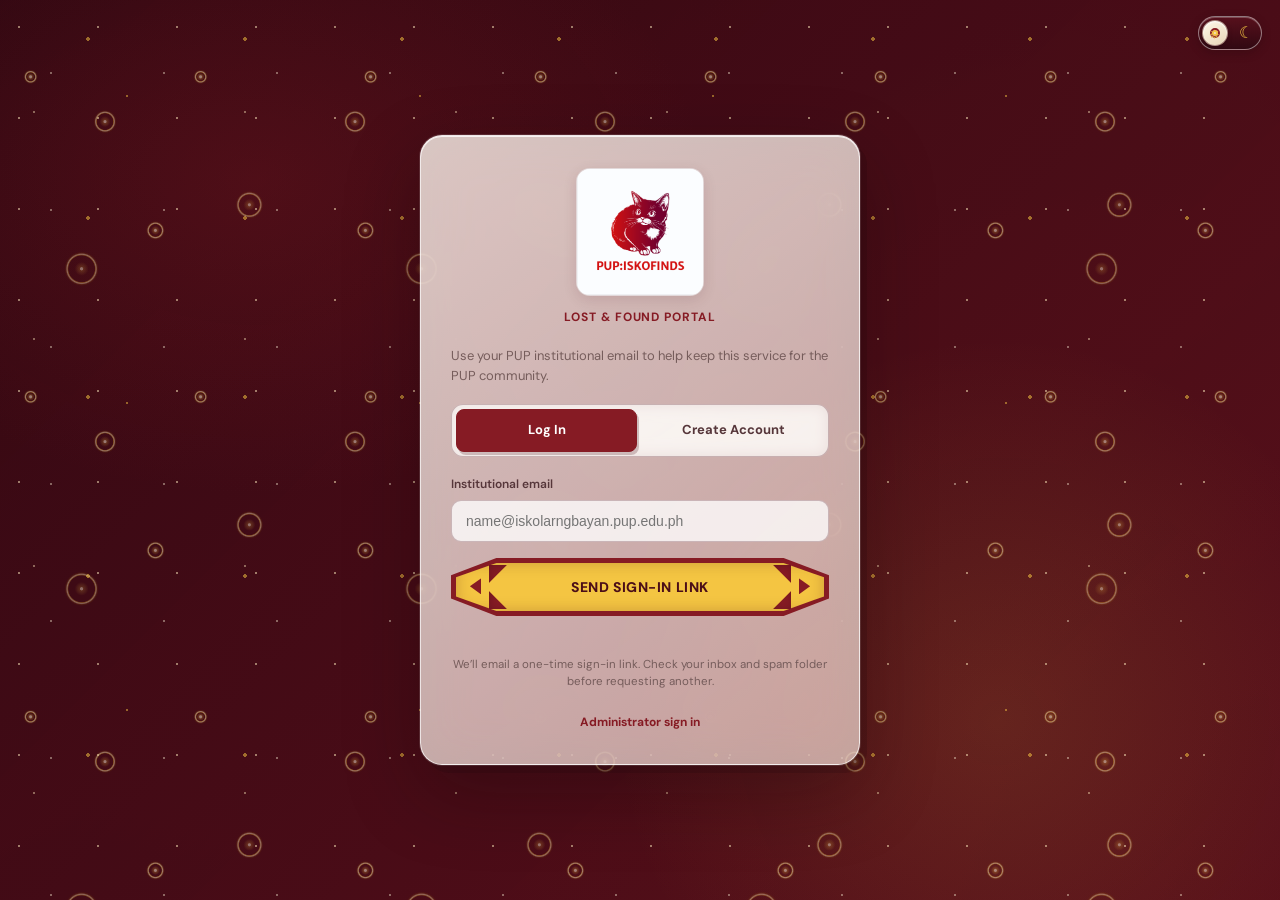
==== commit 981dacad: "Add IskoFinds cat logo and theme lock notice Co-authored-by: Copilot <223556219+Copilot@users.norepl" ====
--- a/index.html
+++ b/index.html
@@ -7,7 +7,7 @@
 <link rel="preconnect" href="https://fonts.googleapis.com"/>
 <link rel="preconnect" href="https://fonts.gstatic.com" crossorigin/>
 <link href="https://fonts.googleapis.com/css2?family=DM+Sans:ital,opsz,wght@0,9..40,100..1000;1,9..40,100..1000&family=DM+Serif+Display:ital@0;1&display=swap" rel="stylesheet"/>
-<link rel="icon" href="data:image/svg+xml,<svg xmlns=%22http://www.w3.org/2000/svg%22 viewBox=%220 0 100 100%22><text y=%22.9em%22 font-size=%2290%22>🎓</text></svg>"/>
+<link rel="icon" type="image/png" href="assets/brand/iskofinds-cat.png?v=2"/>
 <link rel="stylesheet" href="css/styles.css"/>
 </head>
 <body>
@@ -21,14 +21,9 @@
   </button>
   <section class="auth-gate-panel" aria-labelledby="auth-title">
     <div class="auth-brand">
-      <span class="brand-seal brand-seal--auth" aria-hidden="true">
-        <img class="brand-emblem brand-emblem--light" src="assets/brand/iskofinds-jedi.webp" alt="" />
-        <img class="brand-emblem brand-emblem--dark" src="assets/brand/iskofinds-sith.webp" alt="" />
-      </span>
-      <div>
-        <h1 id="auth-title" class="auth-title">PUP:IskoFinds</h1>
-        <p class="auth-subtitle">Lost &amp; Found Portal</p>
-      </div>
+      <img class="auth-brand-logo" src="assets/brand/iskofinds-logo.png" alt="" />
+      <h1 id="auth-title" class="auth-title visually-hidden">PUP:IskoFinds</h1>
+      <p class="auth-subtitle">Lost &amp; Found Portal</p>
     </div>
 
     <p class="auth-intro">Use your PUP institutional email to help keep this service for the PUP community.</p>
@@ -42,6 +37,21 @@
       <label id="auth-label-text" for="gate-email">Institutional email</label>
       <input type="email" id="gate-email" autocomplete="email" placeholder="name@iskolarngbayan.pup.edu.ph" />
     </div>
+
+    <fieldset id="auth-story-choice" class="auth-story-choice hidden">
+      <legend>Choose your first storyline</legend>
+      <p>Your chosen side opens first. Complete its chapters to unlock the other side. This does not change the app’s light or dark appearance.</p>
+      <div class="auth-story-options">
+        <label class="auth-story-option">
+          <input type="radio" name="story-side" value="light" required />
+          <span><strong>Light Side</strong><small>Begin with the Light Side storyline.</small></span>
+        </label>
+        <label class="auth-story-option">
+          <input type="radio" name="story-side" value="dark" required />
+          <span><strong>Dark Side</strong><small>Begin with the Dark Side storyline.</small></span>
+        </label>
+      </div>
+    </fieldset>
 
     <button class="btn btn-primary auth-submit" onclick="window.handleGateLogin()" id="auth-submit-btn">
       <span class="auth-submit-label">Send sign-in link</span>
@@ -64,8 +74,7 @@
   <aside class="sidebar">
     <div class="sidebar-brand">
       <span class="brand-seal" aria-hidden="true">
-        <img class="brand-emblem brand-emblem--light" src="assets/brand/iskofinds-jedi.webp" alt="" />
-        <img class="brand-emblem brand-emblem--dark" src="assets/brand/iskofinds-sith.webp" alt="" />
+        <img class="brand-emblem" src="assets/brand/iskofinds-cat.png" alt="" />
       </span>
       <div class="sidebar-brand-copy">
         <div class="brand-name">PUP:IskoFinds</div>
@@ -90,6 +99,9 @@
       </button>
       <button class="nav-item" data-sec="journey">
         <span class="nav-icon">📖</span> My Journey
+      </button>
+      <button class="nav-item" data-sec="announcements">
+        <span class="nav-icon">📣</span> Promote Announcement
       </button>
 
       <div class="nav-section-label">Actions</div>
@@ -114,8 +126,7 @@
   <header class="topbar">
     <div class="topbar-brand">
       <span class="topbar-seal" aria-hidden="true">
-        <img class="brand-emblem brand-emblem--light" src="assets/brand/iskofinds-jedi.webp" alt="" />
-        <img class="brand-emblem brand-emblem--dark" src="assets/brand/iskofinds-sith.webp" alt="" />
+        <img class="brand-emblem" src="assets/brand/iskofinds-cat.png" alt="" />
       </span>
       <div class="topbar-name">PUP:IskoFinds</div>
     </div>
@@ -138,14 +149,13 @@
         <div class="page-header-actions">
           <button class="btn btn-primary" onclick="openReport()">Report Lost or Found Item</button>
           <button class="btn btn-ghost-on-maroon" onclick="goTo('items')">Browse All Items</button>
+          <button class="btn btn-ghost-on-maroon" onclick="goTo('announcements')">Promote Announcement</button>
         </div>
       </div>
       <div class="page-body">
-        <div id="announcement-banner" class="announcement-strip" role="status" aria-live="polite">
+        <div id="announcement-banner" class="announcement-strip" role="status" aria-live="polite" style="display:none;">
           <div class="announcement-tag">Announcement</div>
-          <div class="announcement-copy">
-            <strong>Lost and Found Week:</strong> Claim your items at the Student Center from 9:00 AM to 4:00 PM this Friday.
-          </div>
+          <div class="announcement-copy"></div>
         </div>
 
         <div class="home-grid">
@@ -271,7 +281,7 @@
     <section id="sec-journey" class="section">
       <div class="page-header">
         <h1>My Journey</h1>
-        <p>Every confirmed return unlocks a chapter and advances your rank. Earn badges at milestones.</p>
+        <p>Choose your first storyline when creating your account. Confirmed returns unlock its chapters; finish that side to open the other storyline.</p>
       </div>
       <div class="page-body journey-page">
         <div class="journey-summary">
@@ -288,7 +298,7 @@
               </div>
               <span class="journey-progress-icon" aria-hidden="true">📚</span>
             </div>
-            <p id="journey-next-rank">Complete a confirmed handoff to unlock Chapter 1.</p>
+            <p id="journey-next-rank">Complete a confirmed handoff to unlock your first chapter.</p>
           </article>
         </div>
 
@@ -318,10 +328,62 @@
           <div class="journey-section-heading">
             <div>
               <h2 id="journey-chapters-heading">Comic chapters</h2>
-              <p>Artwork by the PUP:IskoFinds design team will appear in each unlocked chapter.</p>
+              <p>Your chosen storyline opens first. All chapters on the other side become available after you unlock every chapter in your first storyline.</p>
             </div>
           </div>
           <div id="journey-chapters" class="journey-chapters"></div>
+        </section>
+      </div>
+    </section>
+
+    <!-- SECTION: PAID ANNOUNCEMENTS -->
+    <section id="sec-announcements" class="section">
+      <div class="page-header">
+        <h1>Promote an Announcement</h1>
+        <p>Submit your announcement for review. Pay only after an admin approves the text; it will be posted once payment is verified.</p>
+      </div>
+      <div class="page-body announcement-page">
+        <section class="announcement-promotion-panel" aria-labelledby="announcement-request-heading">
+          <div>
+            <p class="announcement-promotion-rate">PHP 10 per hour · choose 1–5 hours</p>
+            <h2 id="announcement-request-heading">Request a paid announcement</h2>
+            <p>Choose how long you want your announcement to run. Admins review and may edit your text before payment. You pay the displayed total only after approval; your announcement is published after receipt verification.</p>
+          </div>
+          <form id="announcement-request-form" class="announcement-request-form" onsubmit="window.submitAnnouncementRequest(event)">
+            <div class="field">
+              <label for="announcement-request-title">Headline</label>
+              <input id="announcement-request-title" name="title" type="text" maxlength="100" required />
+            </div>
+            <div class="field">
+              <label for="announcement-request-message">Announcement text</label>
+              <textarea id="announcement-request-message" name="message" rows="4" maxlength="500" required></textarea>
+            </div>
+            <div class="field">
+              <label for="announcement-request-duration">Posting duration · PHP 10 per hour</label>
+              <select id="announcement-request-duration" name="duration-hours" required>
+                <option value="1">1 hour · PHP 10</option>
+                <option value="2">2 hours · PHP 20</option>
+                <option value="3">3 hours · PHP 30</option>
+                <option value="4">4 hours · PHP 40</option>
+                <option value="5">5 hours · PHP 50</option>
+              </select>
+            </div>
+            <div class="form-actions">
+              <span id="announcement-request-status" class="announcement-request-status" role="status" aria-live="polite"></span>
+              <button class="btn btn-primary" type="submit">Submit for review</button>
+            </div>
+          </form>
+        </section>
+        <section class="announcement-requests-panel" aria-labelledby="my-announcements-heading">
+          <div class="journey-section-heading">
+            <div>
+              <h2 id="my-announcements-heading">My announcement requests</h2>
+              <p>Review status, approved payment details, and receipt verification for your submissions.</p>
+            </div>
+          </div>
+          <div id="my-announcement-requests" class="my-announcement-requests" aria-live="polite">
+            <p class="announcement-request-empty">Your submissions will appear here.</p>
+          </div>
         </section>
       </div>
     </section>
@@ -336,6 +398,7 @@
   <button class="mob-btn" onclick="openReport()"><span class="mn-icon">➕</span>Report</button>
   <button class="mob-btn" data-sec="my-reports"><span class="mn-icon">👤</span>My Reports</button>
   <button class="mob-btn" data-sec="journey"><span class="mn-icon">📖</span>Journey</button>
+  <button class="mob-btn" data-sec="announcements"><span class="mn-icon">📣</span>Promote</button>
   <button class="mob-btn" type="button" onclick="window.openFeedbackSheet()"><span class="mn-icon">💬</span>Feedback</button>
 </nav>
 
@@ -611,7 +674,7 @@
 <div id="toast" class="toast"></div>
 
 <!-- JS -->
-<script src="./js/theme-toggle.js" defer></script>
+<script src="./js/theme-toggle.js"></script>
 <script type="module" src="./js/app.js"></script>
 </body>
 </html>
--- a/css/styles.css
+++ b/css/styles.css
@@ -45,11 +45,15 @@
   border-radius:24px; box-shadow:0 28px 76px rgba(20,5,5,.34);
   padding:32px 30px 26px; border:1px solid rgba(255,255,255,.55);
 }
-.auth-brand{display:flex;align-items:center;gap:14px;margin-bottom:18px}
-.brand-seal--auth{
-  width:64px; height:64px; font-size:22px; margin:0; flex:none;
-  background:linear-gradient(160deg,var(--gold-lt),#f7d66b); color:var(--maroon-dk);
-  box-shadow:0 5px 14px rgba(139,26,26,.12);
+.auth-brand{display:flex;flex-direction:column;align-items:center;gap:8px;margin-bottom:18px}
+.auth-brand-logo{
+  display:block;width:128px;height:128px;object-fit:contain;
+  border:1px solid rgba(75,14,24,.16);border-radius:14px;background:#fff;
+  box-shadow:0 4px 14px rgba(75,14,24,.12);
+}
+.visually-hidden{
+  position:absolute;width:1px;height:1px;padding:0;margin:-1px;overflow:hidden;
+  clip:rect(0,0,0,0);white-space:nowrap;border:0;
 }
 .auth-title{font-family:'DM Serif Display',Georgia,serif;font-size:30px;color:var(--maroon-dk);line-height:1}
 .auth-subtitle{font-size:12px; letter-spacing:.08em; text-transform:uppercase; color:var(--ink-3); margin-top:4px}
@@ -63,7 +67,6 @@
 .auth-tab:hover{background:rgba(139,26,26,.07)}
 .auth-tab.active{background:var(--maroon); color:#fff; border-color:var(--maroon);box-shadow:0 2px 7px rgba(92,16,16,.18)}
 .auth-tab:focus-visible,.auth-admin-link:focus-visible{outline:3px solid var(--gold);outline-offset:3px}
-.auth-form{display:flex;flex-direction:column;gap:14px}
 .auth-field{display:flex;flex-direction:column;gap:6px}
 .auth-field label{font-size:12px;font-weight:600;color:var(--ink-2)}
 .auth-field input{
@@ -71,6 +74,16 @@
   font-size:14px; background:#fff; color:var(--ink);
 }
 .auth-field input:focus{outline:none;border-color:var(--maroon);box-shadow:0 0 0 3px rgba(139,26,26,.08)}
+.auth-story-choice{margin:16px 0 0;padding:0;border:0;min-width:0}
+.auth-story-choice legend{font-size:12px;font-weight:700;color:var(--ink-2)}
+.auth-story-choice>p{margin:5px 0 10px;font-size:11.5px;line-height:1.45;color:var(--ink-3)}
+.auth-story-options{display:grid;grid-template-columns:1fr 1fr;gap:9px}
+.auth-story-option{display:flex;align-items:flex-start;gap:9px;padding:11px;border:1.5px solid rgba(75,14,24,.2);border-radius:10px;background:rgba(255,255,255,.62);cursor:pointer}
+.auth-story-option:has(input:checked){border-color:var(--maroon);background:rgba(139,26,26,.08);box-shadow:0 0 0 2px rgba(139,26,26,.08)}
+.auth-story-option input{margin:3px 0 0;accent-color:var(--maroon)}
+.auth-story-option span{display:grid;gap:3px}
+.auth-story-option strong{font-size:12px;color:var(--maroon-dk)}
+.auth-story-option small{font-size:10.5px;line-height:1.4;color:var(--ink-3)}
 .auth-submit{width:100%;justify-content:center;padding:13px 16px;margin-top:16px;min-height:48px}
 .auth-submit:disabled,.admin-auth-actions .btn:disabled{opacity:.68;cursor:not-allowed;box-shadow:none}
 .auth-status{min-height:20px;margin-top:12px;text-align:center;color:var(--green);font-size:12.5px;line-height:1.45}
@@ -84,6 +97,10 @@
   .auth-gate{padding:14px}
   .auth-gate-panel{padding:26px 20px 22px;border-radius:20px}
   .auth-title{font-size:27px}
+}
+@media(max-height:740px){
+  .auth-gate{align-items:flex-start;overflow-y:auto}
+  .auth-gate-panel{margin:auto 0}
 }
 
 /* ── LAYOUT SHELL ── */
@@ -244,8 +261,6 @@
 .btn-ghost:hover{border-color:var(--maroon);color:var(--maroon)}
 .btn-ghost-on-maroon{background:transparent;color:#fff;border:1.5px solid rgba(255,255,255,.45)}
 .btn-ghost-on-maroon:hover{background:rgba(255,255,255,.1);border-color:#fff;color:#fff}
-.btn-maroon{background:var(--maroon);color:#fff}
-.btn-maroon:hover{background:var(--maroon-dk)}
 .btn-danger{background:var(--red-bg);color:var(--red);border:1.5px solid #FECACA}
 .btn-danger:hover{background:#FEE2E2}
 .btn-sm{padding:7px 14px;font-size:13px}
@@ -670,11 +685,6 @@
   backdrop-filter:blur(24px) saturate(145%);
   box-shadow:inset 0 1px 0 rgba(255,255,255,.8),0 0 0 1px rgba(255,255,255,.12),7px 8px 0 rgba(31,7,12,.2),0 28px 76px rgba(20,5,5,.3);
 }
-.brand-seal--auth{
-  border:2px solid var(--maroon-dk);
-  box-shadow:3px 4px 0 rgba(75,14,24,.22);
-  transform:rotate(-5deg);
-}
 .auth-title{letter-spacing:-.045em}
 .auth-subtitle{font-weight:700;color:var(--maroon)}
 .auth-tabs{border:1.5px solid rgba(75,14,24,.25);background:rgba(255,255,255,.55);backdrop-filter:blur(8px)}
@@ -710,18 +720,14 @@
   display:inline-flex;
   align-items:center;
   justify-content:center;
-  padding:2px;
+  padding:0;
   overflow:hidden;
   border:2px solid #f4ce68;
-  border-radius:50%;
-  background:#4b0e18;
+  border-radius:12px;
+  background:#fff;
   box-shadow:0 0 0 2px rgba(255,255,255,.35),0 3px 8px rgba(31,7,12,.3);
 }
-.brand-seal.brand-seal--auth{width:64px;height:64px}
-.brand-emblem{display:block;width:100%;height:100%;object-fit:cover}
-.brand-emblem--light{display:none}
-body[data-theme="light"] .brand-emblem--light{display:block}
-body[data-theme="light"] .brand-emblem--dark{display:none}
+.brand-emblem{display:block;width:100%;height:100%;object-fit:cover;border-radius:10px}
 body[data-theme="light"] .brand-seal,
 body[data-theme="light"] .topbar-seal,
 body[data-theme="light"] .admin-brand-seal{
@@ -787,11 +793,11 @@
 }
 .card-foot{background:rgba(255,255,255,.38)}
 .btn{border-radius:9px}
-.btn-primary,.btn-maroon,.btn-danger,.btn-ghost{
+.btn-primary,.btn-danger,.btn-ghost{
   border:1.5px solid rgba(75,14,24,.26);
   box-shadow:2px 3px 0 rgba(75,14,24,.14);
 }
-.btn-primary:hover,.btn-maroon:hover,.btn-danger:hover,.btn-ghost:hover{transform:translateY(-1px);box-shadow:3px 4px 0 rgba(75,14,24,.18)}
+.btn-primary:hover,.btn-danger:hover,.btn-ghost:hover{transform:translateY(-1px);box-shadow:3px 4px 0 rgba(75,14,24,.18)}
 .btn:active{transform:translateY(1px);box-shadow:none}
 .toolbar{border-radius:12px 18px}
 .search-box input,.select-sm,.field input,.field select,.field textarea{
@@ -971,6 +977,7 @@
 }
 .theme-toggle--sidebar{display:inline-flex;position:relative;top:auto;right:auto;align-self:flex-start}
 .theme-toggle--topbar{display:none;position:relative;top:auto;right:auto;flex:none}
+.theme-toggle[aria-disabled="true"]{cursor:pointer;opacity:.76;filter:saturate(.72)}
 .theme-toggle:focus-visible{outline:3px solid var(--gold-lt);outline-offset:3px}
 .theme-toggle-sun,.theme-toggle-moon{position:relative;z-index:1;font-size:16px;line-height:1}
 .theme-toggle-orb{
@@ -1223,6 +1230,9 @@
 .journey-badge p,.journey-chapter-info p{font-size:12px;line-height:1.5;color:rgba(255,246,226,.68)}
 .journey-badge-state{display:inline-block;margin-top:8px;font-size:10px;font-weight:700;letter-spacing:.04em;color:#f3c95b}
 .journey-chapters{display:grid;grid-template-columns:repeat(auto-fill,minmax(min(100%,250px),1fr));gap:14px}
+.journey-storyline-heading{grid-column:1/-1;margin:8px 0 0;font-family:'DM Serif Display',Georgia,serif;font-size:19px;font-weight:400;color:#fff6e3}
+.journey-storyline-heading:first-child{margin-top:0}
+.journey-storyline-note{grid-column:1/-1;font-size:12px;line-height:1.5;color:rgba(255,246,226,.68)}
 .journey-chapter{overflow:hidden;border:1px solid rgba(255,255,255,.13);border-radius:15px;background:rgba(255,255,255,.045)}
 .journey-chapter.is-locked{opacity:.68}
 .journey-chapter-art{position:relative;display:flex;align-items:center;justify-content:center;min-height:136px;aspect-ratio:16/9;background:radial-gradient(circle at 50% 0,rgba(244,197,66,.13),transparent 70%),rgba(19,8,12,.38);overflow:hidden}
@@ -1264,6 +1274,7 @@
 body[data-theme="light"] .journey-empty{color:var(--ink-2)}
 body[data-theme="light"] .journey-progress-heading h2,
 body[data-theme="light"] .journey-section-heading h2,
+body[data-theme="light"] .journey-storyline-heading,
 body[data-theme="light"] .journey-badge h3,
 body[data-theme="light"] .journey-chapter h3,
 body[data-theme="light"] .journey-transaction-title{color:var(--ink)}
@@ -1276,6 +1287,7 @@
 body[data-theme="light"] .journey-badge.is-earned{background:linear-gradient(135deg,rgba(244,197,66,.17),rgba(255,255,255,.72))}
 body[data-theme="light"] .journey-chapter-art{background:radial-gradient(circle at 50% 0,rgba(244,197,66,.2),transparent 70%),#f2e7d6}
 body[data-theme="light"] .journey-chapter-placeholder{color:var(--ink-2)}
+body[data-theme="light"] .journey-storyline-note{color:var(--ink-2)}
 body[data-theme="light"] .journey-status-completed{color:#176e3a}
 body[data-theme="light"] .journey-status-cancelled{color:var(--ink-2)}
 body[data-theme="light"] .journey-inline-status{color:var(--ink-2)}
@@ -1287,4 +1299,151 @@
   .journey-panel{padding:15px}
   .journey-transaction{align-items:flex-start;flex-direction:column}
   .journey-transaction .btn{align-self:flex-start}
+}
+
+.announcement-page{display:grid;gap:18px}
+.announcement-promotion-panel,.announcement-requests-panel{
+  min-width:0;padding:22px;border:1.5px solid rgba(255,255,255,.28);border-radius:var(--r-lg);
+  background:rgba(39,12,18,.62);color:#fff;box-shadow:var(--shadow-card);
+  -webkit-backdrop-filter:blur(16px);backdrop-filter:blur(16px)
+}
+.announcement-promotion-panel h2,.announcement-requests-panel h2{color:#fff;font-family:'DM Serif Display',Georgia,serif;font-size:22px;font-weight:400}
+.announcement-promotion-panel>div>p:last-child,.announcement-requests-panel .journey-section-heading p{margin-top:5px;color:rgba(255,255,255,.72);font-size:13px}
+.announcement-promotion-rate{display:inline-block;margin-bottom:8px;padding:4px 9px;border:1px solid rgba(244,197,66,.58);border-radius:99px;color:#ffe5a0;font-size:11px;font-weight:700}
+.announcement-request-form{display:grid;gap:12px;margin-top:16px}
+.announcement-request-form .field label,.announcement-payment-form label{display:grid;gap:5px;color:rgba(255,255,255,.88);font-size:12px;font-weight:700}
+.announcement-request-form input,.announcement-request-form textarea,.announcement-request-form select,.announcement-payment-form input,.announcement-payment-form select{
+  width:100%;padding:10px 12px;border:1px solid rgba(255,255,255,.24);border-radius:var(--r-sm);
+  background:rgba(25,8,12,.5);color:#fff;font:inherit
+}
+.announcement-request-form textarea{resize:vertical}
+.announcement-request-form input:focus,.announcement-request-form textarea:focus,.announcement-request-form select:focus,.announcement-payment-form input:focus,.announcement-payment-form select:focus{outline:2px solid var(--gold-lt)}
+.announcement-request-form .form-actions{display:flex;align-items:center;justify-content:space-between;gap:12px}
+.announcement-request-status{color:#ffe5a0;font-size:12px}
+.my-announcement-requests{display:grid;gap:12px;margin-top:14px}
+.announcement-request-card{padding:16px;border:1px solid rgba(255,255,255,.22);border-radius:var(--r);background:rgba(16,7,10,.28);color:#fff}
+.announcement-request-card h3{margin:12px 0 5px;color:#fff;font-size:16px}
+.announcement-request-copy,.announcement-request-card>p{color:rgba(255,255,255,.78);font-size:13px;white-space:pre-wrap}
+.announcement-request-card-head{display:flex;align-items:center;justify-content:space-between;gap:12px}
+.announcement-request-card-head time{color:rgba(255,255,255,.58);font-size:10px}
+.announcement-request-status{display:inline-flex;padding:4px 8px;border:1px solid rgba(244,197,66,.4);border-radius:99px;color:#ffe5a0;font-size:10px;font-weight:700}
+.announcement-request-status--published{border-color:rgba(120,220,153,.48);color:#a6f0ba}
+.announcement-request-status--rejected{border-color:rgba(255,151,151,.48);color:#ffb7b7}
+.announcement-request-price{margin-top:8px;color:#ffe5a0;font-size:12px;font-weight:700}
+.announcement-admin-note{margin-top:9px;padding:8px 10px;border-left:3px solid var(--gold-lt);background:rgba(255,255,255,.07);font-size:12px}
+.announcement-payment-details{margin-top:12px;padding:12px;border-radius:var(--r-sm);background:rgba(255,255,255,.08)}
+.announcement-payment-details>strong{color:#ffe5a0;font-size:12px}
+.announcement-payment-details p{margin-top:6px;color:rgba(255,255,255,.83);font-size:12px;overflow-wrap:anywhere}
+.announcement-payment-link{color:#ffe5a0;font-weight:700;text-decoration:underline;text-underline-offset:2px}
+.announcement-copy+.announcement-copy{padding-top:10px;border-top:1px solid rgba(75,14,24,.18)}
+.announcement-payment-form{display:grid;grid-template-columns:repeat(2,minmax(0,1fr));align-items:end;gap:10px;margin-top:12px}
+.announcement-payment-form .btn{grid-column:1/-1;justify-self:start}
+.announcement-request-empty{padding:14px;color:rgba(255,255,255,.7);font-size:13px}
+.announcement-strip .announcement-copy strong{display:block}
+body[data-theme="light"] .announcement-promotion-panel,
+body[data-theme="light"] .announcement-requests-panel{
+  border-color:rgba(75,14,24,.15);background:rgba(255,251,244,.86);color:var(--ink)
+}
+body[data-theme="light"] .announcement-promotion-panel h2,
+body[data-theme="light"] .announcement-requests-panel h2,
+body[data-theme="light"] .announcement-request-card h3{color:var(--maroon-dk)}
+body[data-theme="light"] .announcement-promotion-panel>div>p:last-child,
+body[data-theme="light"] .announcement-requests-panel .journey-section-heading p{color:var(--ink-2)}
+body[data-theme="light"] .announcement-request-form .field label,
+body[data-theme="light"] .announcement-payment-form label{color:var(--ink-2)}
+body[data-theme="light"] .announcement-request-form input,
+body[data-theme="light"] .announcement-request-form textarea,
+body[data-theme="light"] .announcement-request-form select,
+body[data-theme="light"] .announcement-payment-form input,
+body[data-theme="light"] .announcement-payment-form select{
+  border-color:rgba(75,14,24,.2);background:rgba(255,255,255,.8);color:var(--ink)
+}
+body[data-theme="light"] .announcement-request-status{color:var(--maroon-dk)}
+body[data-theme="light"] .announcement-request-card{
+  border-color:rgba(75,14,24,.15);background:rgba(255,255,255,.72);color:var(--ink)
+}
+body[data-theme="light"] .announcement-request-copy,
+body[data-theme="light"] .announcement-request-card>p{color:var(--ink-2)}
+body[data-theme="light"] .announcement-request-card-head time{color:var(--ink-3)}
+body[data-theme="light"] .announcement-request-status--published{color:#176e3a}
+body[data-theme="light"] .announcement-request-status--rejected{color:#a82222}
+body[data-theme="light"] .announcement-request-price,
+body[data-theme="light"] .announcement-payment-details>strong{color:var(--maroon)}
+body[data-theme="light"] .announcement-payment-details{background:rgba(75,14,24,.06)}
+body[data-theme="light"] .announcement-payment-details p{color:var(--ink-2)}
+body[data-theme="light"] .announcement-payment-link{color:var(--maroon)}
+body[data-theme="light"] .announcement-request-empty{color:var(--ink-3)}
+@media(max-width:768px){
+  .announcement-promotion-panel,.announcement-requests-panel{padding:16px}
+  .announcement-payment-form{grid-template-columns:1fr}
+  .announcement-payment-form .btn{grid-column:auto}
+}
+
+/* ── Usability and responsive polish ── */
+:root{
+  --shadow-card:0 8px 24px rgba(32,8,12,.12);
+  --shadow-float:0 20px 56px rgba(32,8,12,.24);
+}
+body[data-theme="light"]{
+  --shadow-card:0 8px 24px rgba(55,19,18,.08);
+  --shadow-float:0 20px 56px rgba(32,8,12,.2);
+}
+.page-header{padding:clamp(26px,4vw,42px) clamp(20px,4vw,40px)}
+.page-header h1{font-size:clamp(26px,3.2vw,36px);line-height:1.15}
+.page-header p{max-width:62ch;color:rgba(255,255,255,.82);line-height:1.65}
+.stat-pill-lbl{color:rgba(255,255,255,.78)}
+.page-body{width:100%;max-width:1520px;margin-inline:auto;padding:clamp(16px,2.5vw,30px)}
+.home-grid,.home-two-col{gap:16px}
+.home-tile,.home-tile:nth-child(even){
+  min-height:190px;
+  padding:22px;
+  border-radius:16px;
+  box-shadow:var(--shadow-card);
+}
+.home-tile:hover{transform:translateY(-2px)}
+.item-card{
+  border-radius:16px;
+  box-shadow:var(--shadow-card);
+}
+.item-card:hover{transform:translateY(-2px);box-shadow:0 12px 28px rgba(32,8,12,.16)}
+.toolbar{gap:12px;padding:14px}
+.search-box input,.select-sm,.field input,.field select,.field textarea{min-height:42px}
+.btn{min-height:42px}
+.btn-sm{min-height:38px}
+.chip{min-height:38px;display:inline-flex;align-items:center}
+.recent-item{min-height:60px}
+.recent-item:hover{transform:translateY(-1px);border-color:rgba(134,27,36,.3)}
+.journey-panel,.journey-rank-card,.journey-progress-card,
+.announcement-promotion-panel,.announcement-requests-panel{
+  box-shadow:var(--shadow-card);
+  backdrop-filter:blur(12px) saturate(120%);
+}
+.toast.success,.toast.ok{background:#176e3a;color:#fff}
+.toast.error,.toast.err{background:#a82222;color:#fff}
+:where(button,a,input,select,textarea,[tabindex]):focus-visible{
+  outline:3px solid var(--gold-lt);
+  outline-offset:3px;
+  box-shadow:0 0 0 5px rgba(75,14,24,.22);
+}
+body[data-theme="light"] :where(button,a,input,select,textarea,[tabindex]):focus-visible{
+  outline-color:var(--maroon);
+  box-shadow:0 0 0 5px rgba(134,27,36,.16);
+}
+body[data-theme="light"] .page-header p{color:#56363a}
+body[data-theme="light"] .stat-pill{background:rgba(75,14,24,.06);border-color:rgba(75,14,24,.16)}
+body[data-theme="light"] .stat-pill-val{color:var(--maroon-dk)}
+body[data-theme="light"] .stat-pill-lbl{color:var(--ink-2)}
+@media(max-width:768px){
+  .page-header{padding:24px 18px 26px}
+  .page-body{padding:16px 14px}
+  .topbar{min-height:62px;padding:10px 14px}
+  .home-tile,.home-tile:nth-child(even){min-height:170px;padding:17px}
+  .mobile-nav{padding-bottom:max(env(safe-area-inset-bottom,0px),6px)}
+  .mob-btn{min-height:58px;padding:8px 4px;font-size:10.5px}
+  .main{padding-bottom:calc(76px + env(safe-area-inset-bottom,0px))}
+  .overlay{overscroll-behavior:contain}
+}
+@media(max-width:400px){
+  .home-grid{grid-template-columns:1fr}
+  .home-tile,.home-tile:nth-child(even){min-height:150px}
 }
